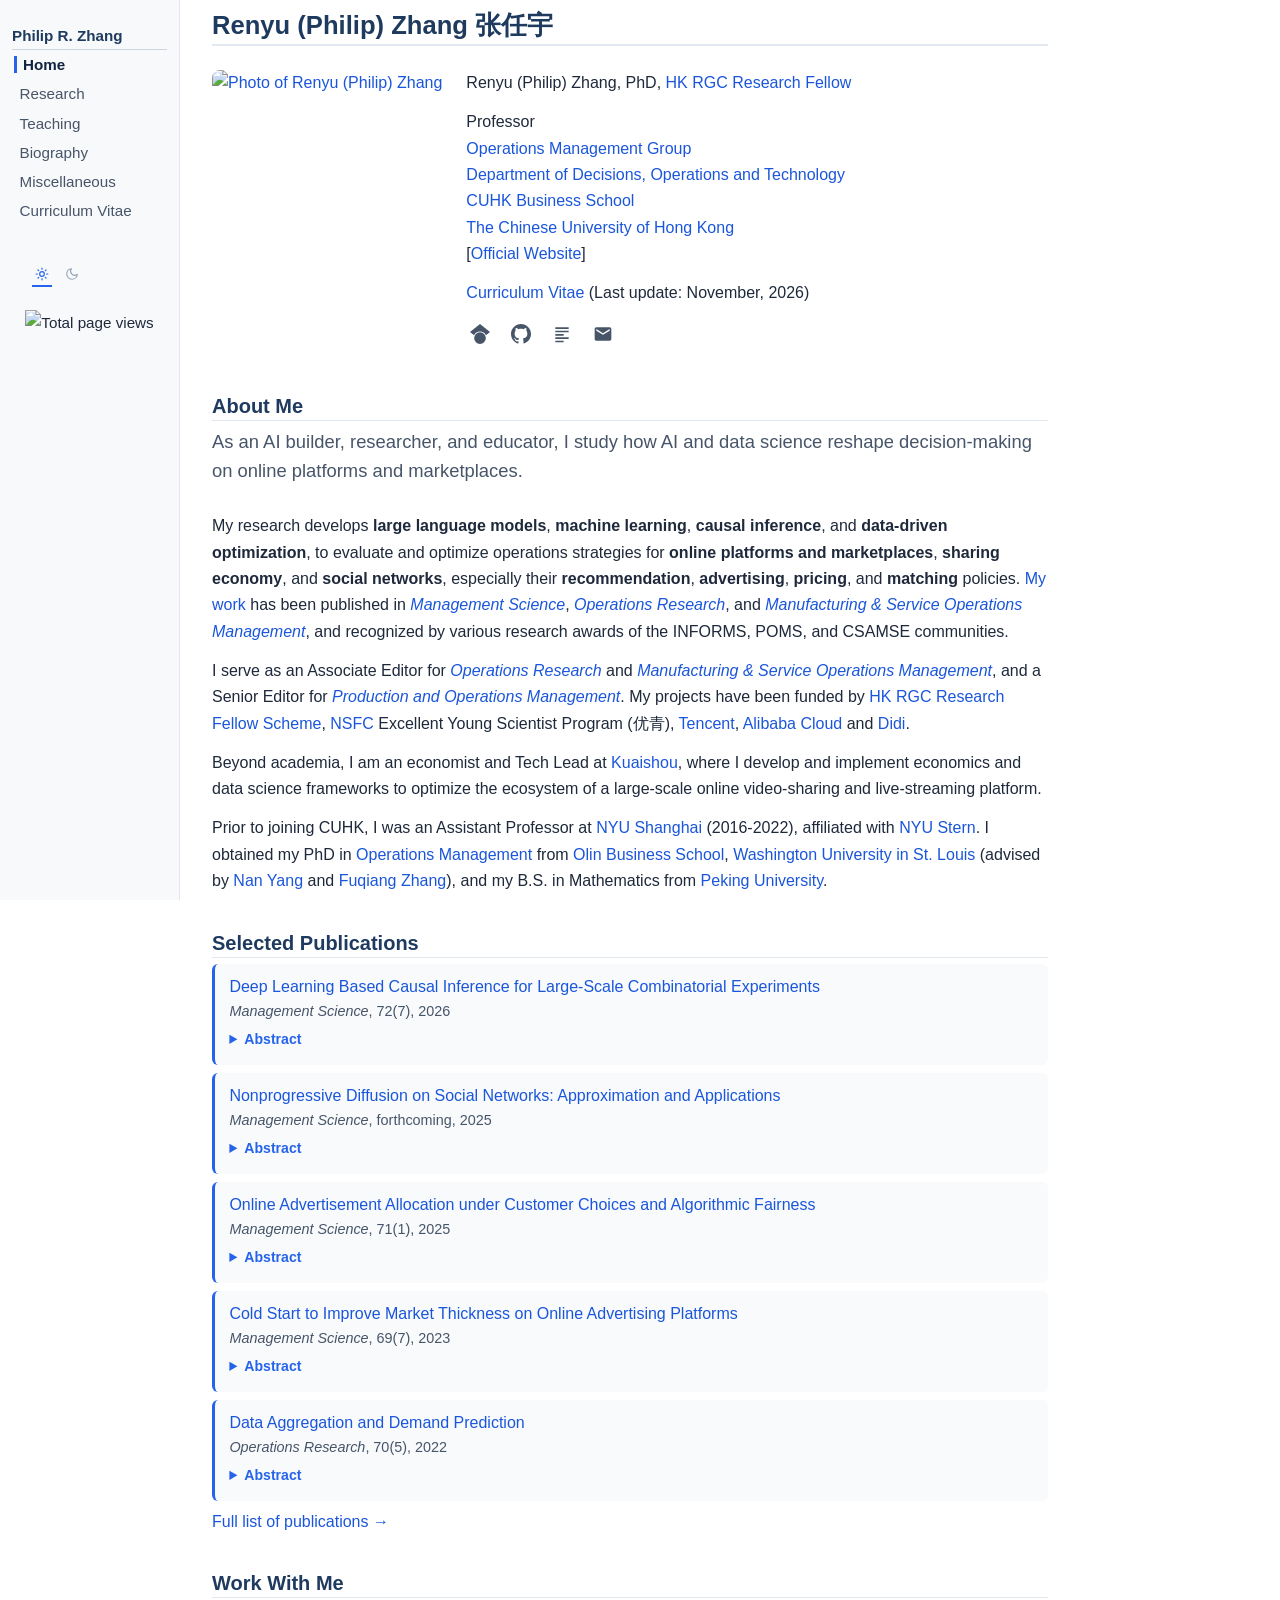
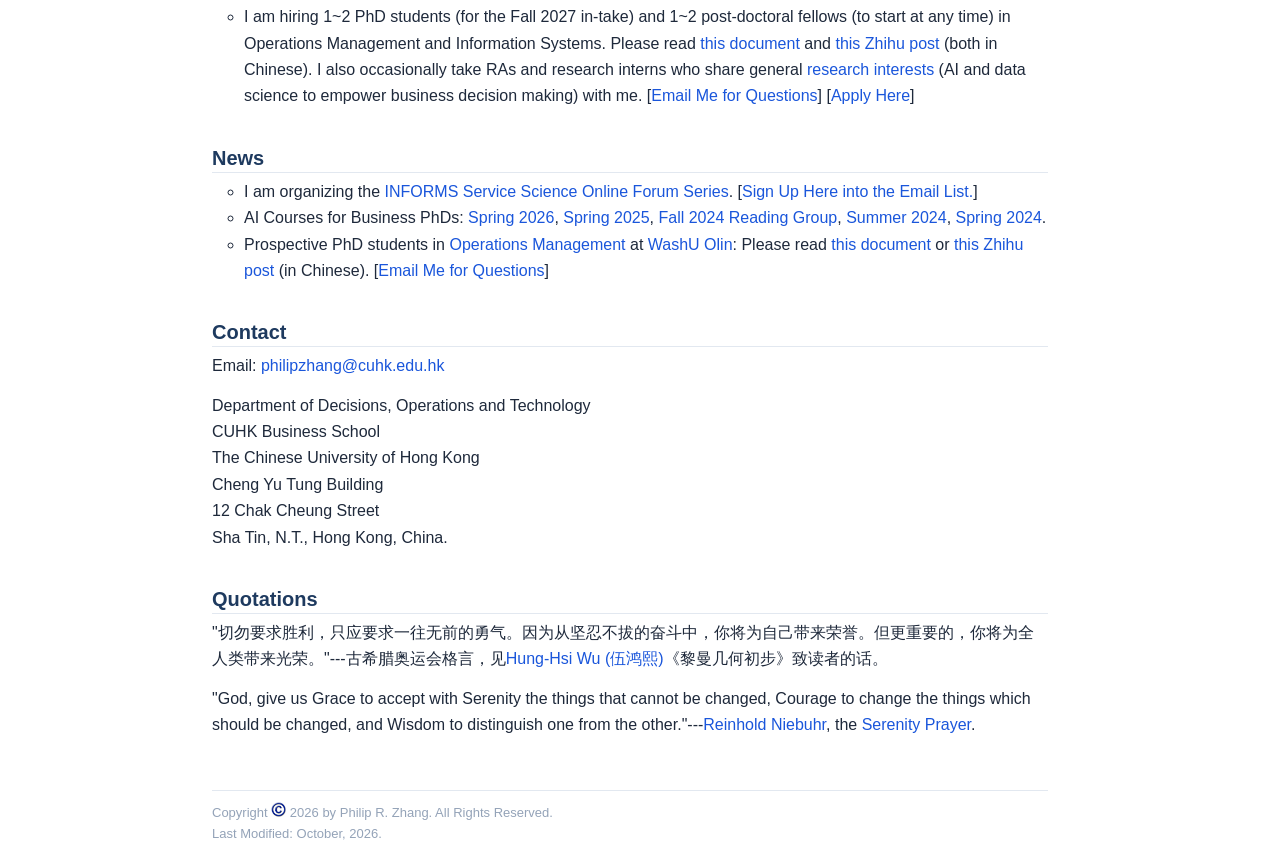
==== index.html @ 50152c40 "Update index.html" ====
<!DOCTYPE html>
<html lang="en">
<head>
<meta charset="utf-8">
<meta name="viewport" content="width=device-width, initial-scale=1.0">
<meta name="keywords" content="Renyu (Philip) Zhang">
<meta name="description" content="Renyu (Philip) Zhang, CUHK">
<meta name="distribution" content="global">
<meta name="author" content="Renyu Zhang">
<meta name="robots" content="all">
<meta property="og:title" content="Renyu (Philip) Zhang">
<meta property="og:description" content="I study how AI and data science reshape decision-making on online platforms and marketplaces.">
<meta property="og:type" content="website">
<link rel="shortcut icon" href="cuhk.png" type="image/png">
<link rel="stylesheet" href="jemdoc.css" type="text/css">
<title>Philip R. Zhang</title>
<script type="text/javascript"
  src="https://cdn.jsdelivr.net/npm/mathjax@3/es5/tex-mml-chtml.js">
</script>
<script>
(function(){try{if(localStorage.getItem('theme')==='dark')document.documentElement.classList.add('dark-mode')}catch(e){}})();
</script>
</head>
<body>

<div class="site-wrapper">

<!-- Sidebar navigation -->
<nav class="site-nav">
  <div class="menu-category">Philip R. Zhang</div>
  <div class="menu-item"><a href="index.html" class="current">Home</a></div>
  <div class="menu-item"><a href="research.html">Research</a></div>
  <div class="menu-item"><a href="teaching.html">Teaching</a></div>
  <div class="menu-item"><a href="biography.html">Biography</a></div>
  <div class="menu-item"><a href="miscellaneous.html">Miscellaneous</a></div>
  <div class="menu-item"><a href="CV-Philip-Zhang.pdf" target="_blank">Curriculum Vitae</a></div>
  <br>
  <button type="button" class="theme-toggle" id="theme-toggle" aria-label="Toggle dark mode" title="Toggle dark mode">
    <svg class="icon-sun" width="16" height="16" viewBox="0 0 24 24" fill="none" stroke="currentColor" stroke-width="2" stroke-linecap="round" stroke-linejoin="round"><circle cx="12" cy="12" r="4"/><path d="M12 2v2M12 20v2M4.93 4.93l1.41 1.41M17.66 17.66l1.41 1.41M2 12h2M20 12h2M6.34 17.66l-1.41 1.41M19.07 4.93l-1.41 1.41"/></svg>
    <svg class="icon-moon" width="16" height="16" viewBox="0 0 24 24" fill="none" stroke="currentColor" stroke-width="2" stroke-linecap="round" stroke-linejoin="round"><path d="M21 12.79A9 9 0 1 1 11.21 3 7 7 0 0 0 21 12.79z"/></svg>
  </button>
  <div class="nav-counter">
    <img src="https://hits.sh/rphilipzhang.github.io.svg?label=Total%20Page%20Views&amp;labelColor=475569&amp;color=2563eb&amp;extraCount=2165" alt="Total page views">
  </div>
</nav>

<!-- Main content -->
<main class="site-content">

<div class="page-title">
  <h1>Renyu (Philip) Zhang <span class="cjk">张任宇</span></h1>
</div>

<section class="profile">
  <div class="profile-photo">
    <a href="Philip-Zhang-Aug-2015.jpg" target="_blank"><img src="Philip-Zhang-Aug-2015.jpg" alt="Photo of Renyu (Philip) Zhang"></a>
  </div>
  <div class="profile-info">
    <p>Renyu (Philip) Zhang, PhD, <a href="https://www.ugc.edu.hk/doc/eng/rgc/rrfs/RFS_awardees2526.pdf" target="_blank">HK RGC Research Fellow</a></p>

    <p>Professor<br>
     <a href="https://www.bschool.cuhk.edu.hk/departments/decisions-operations-and-technology/#operations-management" target="_blank">Operations Management Group</a><br>
     <a href="https://www.bschool.cuhk.edu.hk/departments/decisions-operations-and-technology/" target="_blank">Department of Decisions, Operations and Technology</a><br>
    <a href="https://www.bschool.cuhk.edu.hk/" target="_blank">CUHK Business School</a><br>
    <a href="https://www.cuhk.edu.hk/english/index.html" target="_blank">The Chinese University of Hong Kong</a><br>
    [<a href="https://www.bschool.cuhk.edu.hk/staff/zhang-philip-renyu/" target="_blank">Official Website</a>]
    </p>

    <p><a href="CV-Philip-Zhang.pdf" target="_blank">Curriculum Vitae</a> (Last update: November, 2026)</p>

    <div class="social-links">
      <a href="https://scholar.google.com/citations?user=_hGS9WIAAAAJ&hl=en" target="_blank" title="Google Scholar"><svg width="20" height="20" viewBox="0 0 24 24" fill="currentColor"><path d="M12 24a7 7 0 1 1 0-14 7 7 0 0 1 0 14zm0-24L0 9.5l4.838 3.94A8 8 0 0 1 12 9a8 8 0 0 1 7.162 4.44L24 9.5z"/></svg></a>
      <a href="https://github.com/rphilipzhang" target="_blank" title="GitHub"><svg width="20" height="20" viewBox="0 0 24 24" fill="currentColor"><path d="M12 0C5.37 0 0 5.37 0 12c0 5.3 3.438 9.8 8.205 11.385.6.113.82-.258.82-.577 0-.285-.01-1.04-.015-2.04-3.338.724-4.042-1.61-4.042-1.61-.546-1.385-1.335-1.755-1.335-1.755-1.087-.744.084-.729.084-.729 1.205.084 1.838 1.236 1.838 1.236 1.07 1.835 2.809 1.305 3.495.998.108-.776.417-1.305.76-1.605-2.665-.3-5.466-1.332-5.466-5.93 0-1.31.465-2.38 1.235-3.22-.135-.303-.54-1.523.105-3.176 0 0 1.005-.322 3.3 1.23.96-.267 1.98-.399 3-.405 1.02.006 2.04.138 3 .405 2.28-1.552 3.285-1.23 3.285-1.23.645 1.653.24 2.873.12 3.176.765.84 1.23 1.91 1.23 3.22 0 4.61-2.805 5.625-5.475 5.92.42.36.81 1.096.81 2.22 0 1.606-.015 2.896-.015 3.286 0 .315.21.69.825.57C20.565 21.795 24 17.295 24 12c0-6.63-5.37-12-12-12z"/></svg></a>
      <a href="https://papers.ssrn.com/sol3/cf_dev/AbsByAuth.cfm?per_id=1902314" target="_blank" title="SSRN"><svg width="20" height="20" viewBox="0 0 24 24" fill="currentColor"><path d="M4 4h16v2H4zm0 4h16v2H4zm0 4h10v2H4zm0 4h16v2H4zm0 4h10v2H4z"/></svg></a>
      <a href="mailto:philipzhang@cuhk.edu.hk" title="Email"><svg width="20" height="20" viewBox="0 0 24 24" fill="currentColor"><path d="M20 4H4c-1.1 0-2 .9-2 2v12c0 1.1.9 2 2 2h16c1.1 0 2-.9 2-2V6c0-1.1-.9-2-2-2zm0 4-8 5-8-5V6l8 5 8-5z"/></svg></a>
    </div>
  </div>
</section>


<section>
<h2>About Me</h2>

<p class="punchline">As an AI builder, researcher, and educator, I study how AI and data science reshape decision-making on online platforms and marketplaces.</p>

<p>
My research develops <strong>large language models</strong>, <strong>machine learning</strong>, <strong>causal inference</strong>, and <strong>data-driven optimization</strong>, to evaluate and optimize operations strategies for <strong>online platforms and marketplaces</strong>, <strong>sharing economy</strong>, and <strong>social networks</strong>, especially their <strong>recommendation</strong>, <strong>advertising</strong>, <strong>pricing</strong>, and <strong>matching</strong> policies. <a href="research.html">My work</a> has been published in <em><a href="https://pubsonline.informs.org/journal/mnsc" target="_blank">Management Science</a></em>, <em><a href="https://pubsonline.informs.org/journal/opre" target="_blank">Operations Research</a></em>, and <em><a href="https://pubsonline.informs.org/journal/msom" target="_blank">Manufacturing &amp; Service Operations Management</a></em>, and recognized by various research awards of the INFORMS, POMS, and CSAMSE communities.
</p>

<p>
I serve as an Associate Editor for <em><a href="https://pubsonline.informs.org/journal/opre" target="_blank">Operations Research</a></em> and <em><a href="https://pubsonline.informs.org/journal/msom" target="_blank">Manufacturing &amp; Service Operations Management</a></em>, and a Senior Editor for <em><a href="https://onlinelibrary.wiley.com/journal/10.1111/(ISSN)1937-5956" target="_blank">Production and Operations Management</a></em>. My projects have been funded by <a href="https://www.ugc.edu.hk/eng/rgc/funding_opport/rrfs/index.html" target="_blank">HK RGC Research Fellow Scheme</a>, <a href="https://www.nsfc.gov.cn/" target="_blank">NSFC</a> Excellent Young Scientist Program <span class="cjk">(优青)</span>, <a href="https://www.tencent.com/en-us/" target="_blank">Tencent</a>, <a href="https://www.alibabacloud.com/" target="_blank">Alibaba Cloud</a> and <a href="https://web.didiglobal.com/" target="_blank">Didi</a>.
</p>

<p>
Beyond academia, I am an economist and Tech Lead at <a href="https://www.kuaishou.com/" target="_blank">Kuaishou</a>, where I develop and implement economics and data science frameworks to optimize the ecosystem of a large-scale online video-sharing and live-streaming platform.
</p>

<p>
Prior to joining CUHK, I was an Assistant Professor at <a href="https://shanghai.nyu.edu/" target="_blank">NYU Shanghai</a> (2016-2022), affiliated with <a href="https://www.stern.nyu.edu" target="_blank">NYU Stern</a>. I obtained my PhD in <a href="https://www.olin.wustl.edu/EN-US/academic-programs/PhD/operations-and-manufacturing-management/Pages/default.aspx" target="_blank">Operations Management</a> from <a href="https://www.olin.wustl.edu" target="_blank">Olin Business School</a>, <a href="https://www.wustl.edu" target="_blank">Washington University in St. Louis</a> (advised by <a href="https://www.bus.miami.edu/thought-leadership/faculty/management/yang.html" target="_blank">Nan Yang</a> and <a href="https://apps.olin.wustl.edu/faculty/zhang/" target="_blank">Fuqiang Zhang</a>), and my B.S. in Mathematics from <a href="https://www.pku.edu.cn" target="_blank">Peking University</a>.
</p>
</section>


<section>
<h2>Selected Publications</h2>

<ul class="selected-pubs">
<li><a href="DeDL-nonblind.pdf" target="_blank">Deep Learning Based Causal Inference for Large-Scale Combinatorial Experiments</a><br>
<span class="pub-venue"><em>Management Science</em>, 72(7), 2026</span>
<details class="abstract"><summary>Abstract</summary><p>We propose a deep learning framework for estimating causal effects in large-scale combinatorial experiments where treatments have complex interactions. We provide theoretical guarantees and validate the approach with data from a major online platform.</p></details>
</li>

<li><a href="NP-Diffusion_unblinded.pdf" target="_blank">Nonprogressive Diffusion on Social Networks: Approximation and Applications</a><br>
<span class="pub-venue"><em>Management Science</em>, forthcoming, 2025</span>
<details class="abstract"><summary>Abstract</summary><p>We study nonprogressive diffusion processes on social networks where individuals can switch between adoption and non-adoption states. We develop approximation algorithms with provable performance guarantees and apply them to content promotion and public health interventions.</p></details>
</li>

<li><a href="Ad-Choices-nonblinded.pdf" target="_blank">Online Advertisement Allocation under Customer Choices and Algorithmic Fairness</a><br>
<span class="pub-venue"><em>Management Science</em>, 71(1), 2025</span>
<details class="abstract"><summary>Abstract</summary><p>We study online advertisement allocation that balances customer choice behavior with algorithmic fairness constraints. We develop efficient algorithms and characterize the trade-off between platform revenue and fairness across advertisers.</p></details>
</li>

<li><a href="Cold_Start_unblinded.pdf" target="_blank">Cold Start to Improve Market Thickness on Online Advertising Platforms</a><br>
<span class="pub-venue"><em>Management Science</em>, 69(7), 2023</span>
<details class="abstract"><summary>Abstract</summary><p>We propose data-driven algorithms to address the cold-start problem on online advertising platforms by improving market thickness for new advertisers. We validate the approach through large-scale field experiments on a major advertising platform.</p></details>
</li>

<li><a href="DAC-Non-Blinded.pdf" target="_blank">Data Aggregation and Demand Prediction</a><br>
<span class="pub-venue"><em>Operations Research</em>, 70(5), 2022</span>
<details class="abstract"><summary>Abstract</summary><p>We study how aggregating data across products and locations can improve demand prediction accuracy. We develop a data aggregation and combination framework and demonstrate its effectiveness through extensive experiments in retail settings.</p></details>
</li>
</ul>

<p><a href="research.html">Full list of publications &rarr;</a></p>
</section>


<section>
<h2>Work With Me</h2>
 
<ul style="padding-left: 2rem; list-style-type: circle;">

<li>I am hiring 1~2 PhD students (for the Fall 2027 in-take) and 1~2 post-doctoral fellows (to start at any time) in Operations Management and Information Systems. Please read <a href="AD-PhD-PostDoc-2026_XHS.pdf" target="_blank">this document</a> and <a href="https://zhuanlan.zhihu.com/p/485620011" target="_blank">this Zhihu post</a> (both in Chinese). I also occasionally take RAs and research interns who share general <a href="research.html">research interests</a> (AI and data science to empower business decision making) with me. [<a href="mailto:philipzhang@cuhk.edu.hk" target="_blank">Email Me for Questions</a>] [<a href="https://grad.bschool.cuhk.edu.hk/programmes/decisions-operations-and-technology/" target="_blank">Apply Here</a>]</li>

</ul>
</section>


<section>
<h2>News</h2>

<ul style="padding-left: 2rem; list-style-type: circle;">

<li>I am organizing the <a href="https://sites.google.com/view/service-science-online-forum/" target="_blank">INFORMS Service Science Online Forum Series</a>. [<a href="https://forms.gle/k5L52JZbW8kpLYrf7" target="_blank">Sign Up Here into the Email List.</a>]</li>

<li>AI Courses for Business PhDs: <a href="https://github.com/rphilipzhang/AI-PhD-S26" target="_blank">Spring 2026</a>, <a href="https://github.com/rphilipzhang/AI-PhD-S25" target="_blank">Spring 2025</a>, <a href="https://docs.google.com/spreadsheets/d/1AqSgMgt4z0SkTi80Jb7ZxF6zcVtuZs-C217Q7UL8Tio/edit?usp=sharing" target="_blank">Fall 2024 Reading Group</a>, <a href="https://github.com/rphilipzhang/AI-PhD-Antai-Su2024" target="_blank">Summer 2024</a>, <a href="https://github.com/rphilipzhang/AI-PhD-S24" target="_blank">Spring 2024</a>.</li>

<li>Prospective PhD students in <a href="https://www.olin.wustl.edu/EN-US/academic-programs/PhD/operations-and-manufacturing-management/Pages/default.aspx" target="_blank">Operations Management</a> at <a href="https://www.olin.wustl.edu" target="_blank">WashU Olin</a>: Please read <a href="Olin-OM-PhD-2025.pdf" target="_blank">this document</a> or <a href="https://zhuanlan.zhihu.com/p/842524896" target="_blank">this Zhihu post</a> (in Chinese). [<a href="mailto:philipzhang@cuhk.edu.hk" target="_blank">Email Me for Questions</a>]</li>

</ul>
</section>


<section>
<h2>Contact</h2>

<p>Email: <a href="mailto:philipzhang@cuhk.edu.hk">philipzhang@cuhk.edu.hk</a></p>

<p>
Department of Decisions, Operations and Technology<br>
CUHK Business School<br>
The Chinese University of Hong Kong<br>
Cheng Yu Tung Building<br>
12 Chak Cheung Street<br>
Sha Tin, N.T., Hong Kong, China.
</p>
</section>


<section>
<h2>Quotations</h2>

<p><span class="cjk">"切勿要求胜利，只应要求一往无前的勇气。因为从坚忍不拔的奋斗中，你将为自己带来荣誉。但更重要的，你将为全人类带来光荣。"---古希腊奥运会格言，见<a href="https://math.berkeley.edu/people/faculty/hung-hsi-wu" target="_blank">Hung-Hsi Wu (伍鸿熙)</a>《黎曼几何初步》致读者的话。</span></p>

<p>"God, give us Grace to accept with Serenity the things that cannot be changed, Courage to change the things which should be changed, and Wisdom to distinguish one from the other."---<a href="https://en.wikipedia.org/wiki/Reinhold_Niebuhr" target="_blank">Reinhold Niebuhr</a>, the <a href="https://en.wikipedia.org/wiki/Serenity_Prayer" target="_blank">Serenity Prayer</a>.</p>
</section>

<footer>
<div class="footer-text">
Copyright <img src="crimages.jpg" height="15" alt="copyright"> 2026 by Philip R. Zhang. All Rights Reserved.<br>
Last Modified: October, 2026.
</div>
</footer>

</main>

</div>

<script>
(function(){
  function init(){
    var h=document.documentElement;
    var t=document.getElementById('theme-toggle');
    if(!t)return;
    t.addEventListener('click',function(e){
      e.preventDefault();
      var dark=!h.classList.contains('dark-mode');
      if(dark)h.classList.add('dark-mode');else h.classList.remove('dark-mode');
      try{localStorage.setItem('theme',dark?'dark':'light')}catch(_){}
    });
  }
  if(document.readyState==='loading'){
    document.addEventListener('DOMContentLoaded',init);
  }else{
    init();
  }
})();
</script>
</body>
</html>
---- jemdoc.css ----
/* Modernized jemdoc CSS */

:root {
  --color-primary: #1e3a5f;
  --color-primary-dark: #0f2440;
  --color-link: #1a56db;
  --color-bg-menu: #f8f9fa;
  --color-border: #e2e8f0;
  --color-border-light: #cbd5e1;
  --color-text: #1e293b;
  --color-text-secondary: #475569;
  --color-text-light: #94a3b8;
  --color-accent: #2563eb;
  --font-body: "Source Sans Pro", "Segoe UI", Roboto, "Helvetica Neue", Arial, sans-serif;
  --font-cjk: "Microsoft YaHei", "PingFang SC", "Hiragino Sans GB", sans-serif;
  --font-mono: monaco, monospace;
  --max-content-width: 900px;
}

* {
  box-sizing: border-box;
}

body {
  background: white;
  font-family: var(--font-body);
  color: var(--color-text);
  padding-bottom: 8px;
  margin: 0;
  font-size: 16px;
  line-height: 1.65;
}

.cjk {
  font-family: var(--font-cjk);
}

/* Layout: sidebar + content using flexbox */
.site-wrapper {
  display: flex;
  min-height: 100vh;
}

/* Sidebar navigation */
.site-nav {
  background: var(--color-bg-menu);
  border-right: 1px solid var(--color-border);
  padding: 0.5em 12px;
  font-size: 0.95em;
  white-space: nowrap;
  flex-shrink: 0;
  width: 180px;
  position: sticky;
  top: 0;
  height: 100vh;
  overflow-y: auto;
}

.site-nav a {
  line-height: 1.5em;
  margin-left: 0.5em;
  transition: color 0.2s ease, border-color 0.2s ease;
}

.site-nav a.current:link, .site-nav a.current:visited {
  color: var(--color-primary-dark);
  border-left: 3px solid var(--color-accent);
  padding-left: 6px;
  margin-left: 2px;
  font-weight: 600;
}

.site-nav a:link, .site-nav a:visited, .site-nav a:hover {
  color: var(--color-text-secondary);
  text-decoration: none;
}

.site-nav a:hover {
  color: var(--color-accent);
}

.menu-category {
  border-bottom: 1px solid var(--color-border-light);
  margin-top: 0.8em;
  padding-top: 0.2em;
  padding-bottom: 0.1em;
  font-weight: bold;
  color: var(--color-primary);
}

.menu-item {
  padding-left: 16px;
  text-indent: -16px;
  padding-top: 2px;
  padding-bottom: 2px;
}

/* Total page views counter (visitor badge) */
.nav-counter {
  margin-top: 1em;
  text-align: center;
}

.nav-counter img {
  max-width: 100%;
  height: auto;
}

html.dark-mode .nav-counter img {
  opacity: 0.85;
}

@media (max-width: 768px) {
  .site-nav .nav-counter {
    display: none;
  }
}

/* Social links row */
.social-links {
  margin-top: 0.5em;
  display: flex;
  gap: 0.8em;
  flex-wrap: wrap;
  align-items: center;
}

.social-links a {
  color: var(--color-text-secondary);
  display: inline-flex;
  align-items: center;
  padding: 4px;
  border-radius: 4px;
  transition: color 0.2s ease, background-color 0.2s ease;
}

.social-links a:hover {
  color: var(--color-accent);
  background-color: rgba(37, 99, 235, 0.08);
  border-bottom: none;
}

.social-links svg {
  display: block;
}

/* Main content area */
.site-content {
  padding: 0 2em;
  flex: 1;
  min-width: 0;
  max-width: var(--max-content-width);
}

/* Punchline */
.punchline {
  font-size: 1.15em;
  color: var(--color-text-secondary);
  margin-bottom: 1.5em;
  line-height: 1.6;
}

/* Title area */
.page-title {
  padding-bottom: 0.2em;
  margin-bottom: 1.5em;
  border-bottom: 2px solid var(--color-border);
}

.page-title h1 {
  margin-bottom: 0;
  padding-bottom: 0.1em;
  padding-top: 0;
  margin-top: 0.5em;
  border-bottom: none;
  font-size: 1.6em;
}

/* Profile section */
.profile {
  display: flex;
  gap: 1.5em;
  margin-bottom: 1.5em;
  align-items: flex-start;
}

.profile-photo {
  flex-shrink: 0;
}

.profile-photo img {
  width: 220px;
  height: auto;
  border-radius: 8px;
}

.profile-info {
  flex: 1;
}

/* Selected publications */
.selected-pubs {
  list-style: none;
  padding-left: 0;
  margin: 0;
}

.selected-pubs li {
  padding: 0.7em 0.9em;
  margin-bottom: 0.5em;
  background: #f8fafc;
  border-radius: 6px;
  border-left: 3px solid var(--color-accent);
  line-height: 1.5;
}

.pub-venue {
  color: var(--color-text-secondary);
  font-size: 0.9em;
}

/* Links */
a, a > tt {
  color: var(--color-link);
  text-decoration: none;
  transition: color 0.2s ease, border-color 0.2s ease;
}

a:hover {
  color: var(--color-accent);
  border-bottom: 1px solid var(--color-accent);
}

/* Typography */
tt {
  background: #ffffdd;
}

pre, tt {
  font-size: 90%;
  font-family: var(--font-mono);
}

em {
  font-style: italic;
}

strong {
  font-weight: bold;
}

h1, h2, h3 {
  color: var(--color-primary);
  margin-top: 0.7em;
  margin-bottom: 0.3em;
  padding-bottom: 0.2em;
  line-height: 1.0;
  padding-top: 0.5em;
  border-bottom: none;
}

h1 {
  font-size: 165%;
}

h2 {
  padding-top: 1.2em;
  font-size: 125%;
  border-bottom: 1px solid var(--color-border);
}

h2 + h3 {
  padding-top: 0.2em;
}

h3 {
  font-size: 110%;
  border-bottom: none;
}

p {
  margin-top: 0;
  margin-bottom: 0.8em;
  padding: 0;
  line-height: 1.65;
}

pre {
  padding: 0;
  margin: 0;
}

/* Footer */
footer {
  font-size: small;
  border-top: 1px solid var(--color-border);
  padding-top: 0.8em;
  margin-top: 4.0em;
  color: var(--color-text-light);
}

footer a {
  color: #80a0b0;
}

.footer-text {
  padding-bottom: 8px;
}

/* Lists */
ul, ol, dl {
  margin-top: 0.2em;
  padding-top: 0;
  margin-bottom: 0.8em;
}

dt {
  margin-top: 0.5em;
  margin-bottom: 0;
}

dl {
  margin-left: 20px;
}

dd {
  color: #222222;
}

dd > *:first-child {
  margin-top: 0;
}

ul {
  list-style-position: outside;
  list-style-type: square;
}

p + ul, p + ol {
  margin-top: -0.5em;
}

li ul, li ol {
  margin-top: -0.3em;
}

ol {
  list-style-position: outside;
  list-style-type: decimal;
}

li p, dd p {
  margin-bottom: 0.3em;
}

ol ol {
  list-style-type: lower-alpha;
}

ol ol ol {
  list-style-type: lower-roman;
}

/* Code blocks */
p + div.codeblock {
  margin-top: -0.6em;
}

div.codeblock, div.infoblock {
  margin-right: 0%;
  margin-top: 1.2em;
  margin-bottom: 1.3em;
}

div.blocktitle {
  font-weight: bold;
  color: #cd7b62;
  margin-top: 1.2em;
  margin-bottom: 0.1em;
}

div.blockcontent {
  border: 1px solid silver;
  padding: 0.3em 0.5em;
}

div.infoblock > div.blockcontent {
  background: #ffffee;
}

div.blockcontent p + ul, div.blockcontent p + ol {
  margin-top: 0.4em;
}

div.infoblock p {
  margin-bottom: 0;
}

div.infoblock li p, div.infoblock dd p {
  margin-bottom: 0.5em;
}

div.infoblock p + p {
  margin-top: 0.8em;
}

div.codeblock > div.blockcontent {
  background: #f6f6f6;
}

/* Syntax highlighting */
span.pycommand { color: #000070; }
span.statement { color: #008800; }
span.builtin { color: #000088; }
span.special { color: #990000; }
span.operator { color: #880000; }
span.error { color: #aa0000; }
span.comment, span.comment > *, span.string, span.string > * { color: #606060; }

/* Tables (data tables, not layout) */
table.data-table {
  border: 2px solid black;
  border-collapse: collapse;
}

table.data-table td {
  padding: 2px 0.5em;
  text-align: center;
  border: 1px solid gray;
}

table.data-table + table.data-table {
  margin-top: 1em;
}

tr.heading {
  font-weight: bold;
  border-bottom: 2px solid black;
}

img {
  border: none;
}

/* Equation images */
img.eq {
  padding: 0 0.1em;
  margin: 0;
}

img.eqwl {
  padding-left: 2em;
  padding-top: 0.6em;
  padding-bottom: 0.2em;
  margin: 0;
}

/* Teaching lists */
.teaching-list {
  padding-left: 2rem;
  list-style-type: circle;
}
.teaching-list li {
  margin-bottom: 0.35em;
}

/* Foldable abstracts */
details.abstract {
  margin: 0.4em 0 0.2em 0;
}
details.abstract summary {
  cursor: pointer;
  font-size: 0.88em;
  color: var(--color-accent);
  font-weight: 600;
  user-select: none;
}
details.abstract summary:hover {
  text-decoration: underline;
}
details.abstract p {
  margin: 0.3em 0 0.1em 0;
  font-size: 0.88em;
  color: var(--color-text-secondary);
  line-height: 1.55;
}

/* Dark mode */
html.dark-mode body {
  background: #121220;
}

html.dark-mode {
  --color-primary: #93b5e0;
  --color-primary-dark: #b0cce8;
  --color-link: #6dacf0;
  --color-bg-menu: #1a1a2e;
  --color-border: #2d2d44;
  --color-border-light: #3a3a55;
  --color-text: #e0e0e8;
  --color-text-secondary: #a0a0b8;
  --color-text-light: #707088;
  --color-accent: #6dacf0;
}

html.dark-mode tt {
  background: #2a2a3a;
}

html.dark-mode dd {
  color: #c8c8d8;
}

html.dark-mode .selected-pubs li {
  background: #1a1a2e;
}

html.dark-mode footer a {
  color: #6dacf0;
}

html.dark-mode div.infoblock > div.blockcontent {
  background: #1a1a2e;
}

html.dark-mode div.codeblock > div.blockcontent {
  background: #1a1a2e;
}

html.dark-mode div.blockcontent {
  border-color: #3a3a55;
}

html.dark-mode .social-links a:hover {
  background-color: rgba(109, 172, 240, 0.12);
}

/* Theme toggle button */
.theme-toggle {
  margin-top: 1em;
  margin-left: 20px;
  padding: 4px 0;
  cursor: pointer;
  background: transparent;
  border: none;
  display: inline-flex;
  align-items: center;
  gap: 10px;
}

.theme-toggle svg {
  pointer-events: none;
  display: block;
  width: 20px;
  height: 20px;
  padding-bottom: 4px;
  color: var(--color-text-light);
  transition: color 0.2s ease;
}

.theme-toggle .icon-sun {
  color: var(--color-accent);
  border-bottom: 2px solid var(--color-accent);
}

.theme-toggle .icon-moon {
  border-bottom: 2px solid transparent;
}

.theme-toggle svg:hover {
  color: var(--color-accent);
}

html.dark-mode .theme-toggle .icon-sun {
  color: var(--color-text-light);
  border-bottom-color: transparent;
}

html.dark-mode .theme-toggle .icon-moon {
  color: var(--color-accent);
  border-bottom-color: var(--color-accent);
}

/* Print */
@media print {
  .site-nav { display: none; }
  .site-wrapper { display: block; }
}

/* Responsive: stack sidebar on narrow screens */
@media (max-width: 768px) {
  .site-wrapper {
    flex-direction: column;
  }
  .site-nav {
    width: 100%;
    border-right: none;
    border-bottom: 1px solid var(--color-border);
    white-space: normal;
    display: flex;
    flex-wrap: wrap;
    align-items: center;
    gap: 0 0.5em;
    padding: 0.5em 1em;
    position: static;
    height: auto;
  }
  .site-nav .menu-category {
    border-bottom: none;
    margin-top: 0;
    margin-right: 0.5em;
  }
  .site-nav .menu-item {
    padding-left: 0;
    text-indent: 0;
  }
  .site-nav a.current:link, .site-nav a.current:visited {
    border-left: none;
    padding-left: 0;
    margin-left: 0.5em;
    border-bottom: 2px solid var(--color-accent);
  }
  .site-nav br {
    display: none;
  }
  .site-nav .theme-toggle {
    margin-top: 0;
    margin-left: auto;
    gap: 4px;
  }
  .site-content {
    padding: 0.5em 1em;
  }
  .profile {
    flex-direction: column;
    align-items: center;
  }
  .profile-photo img {
    width: 200px;
  }
}

#fwtitle {
  margin: 2px;
}

#fwtitle .page-title {
  padding-left: 0.5em;
  margin-bottom: 0.5em;
}
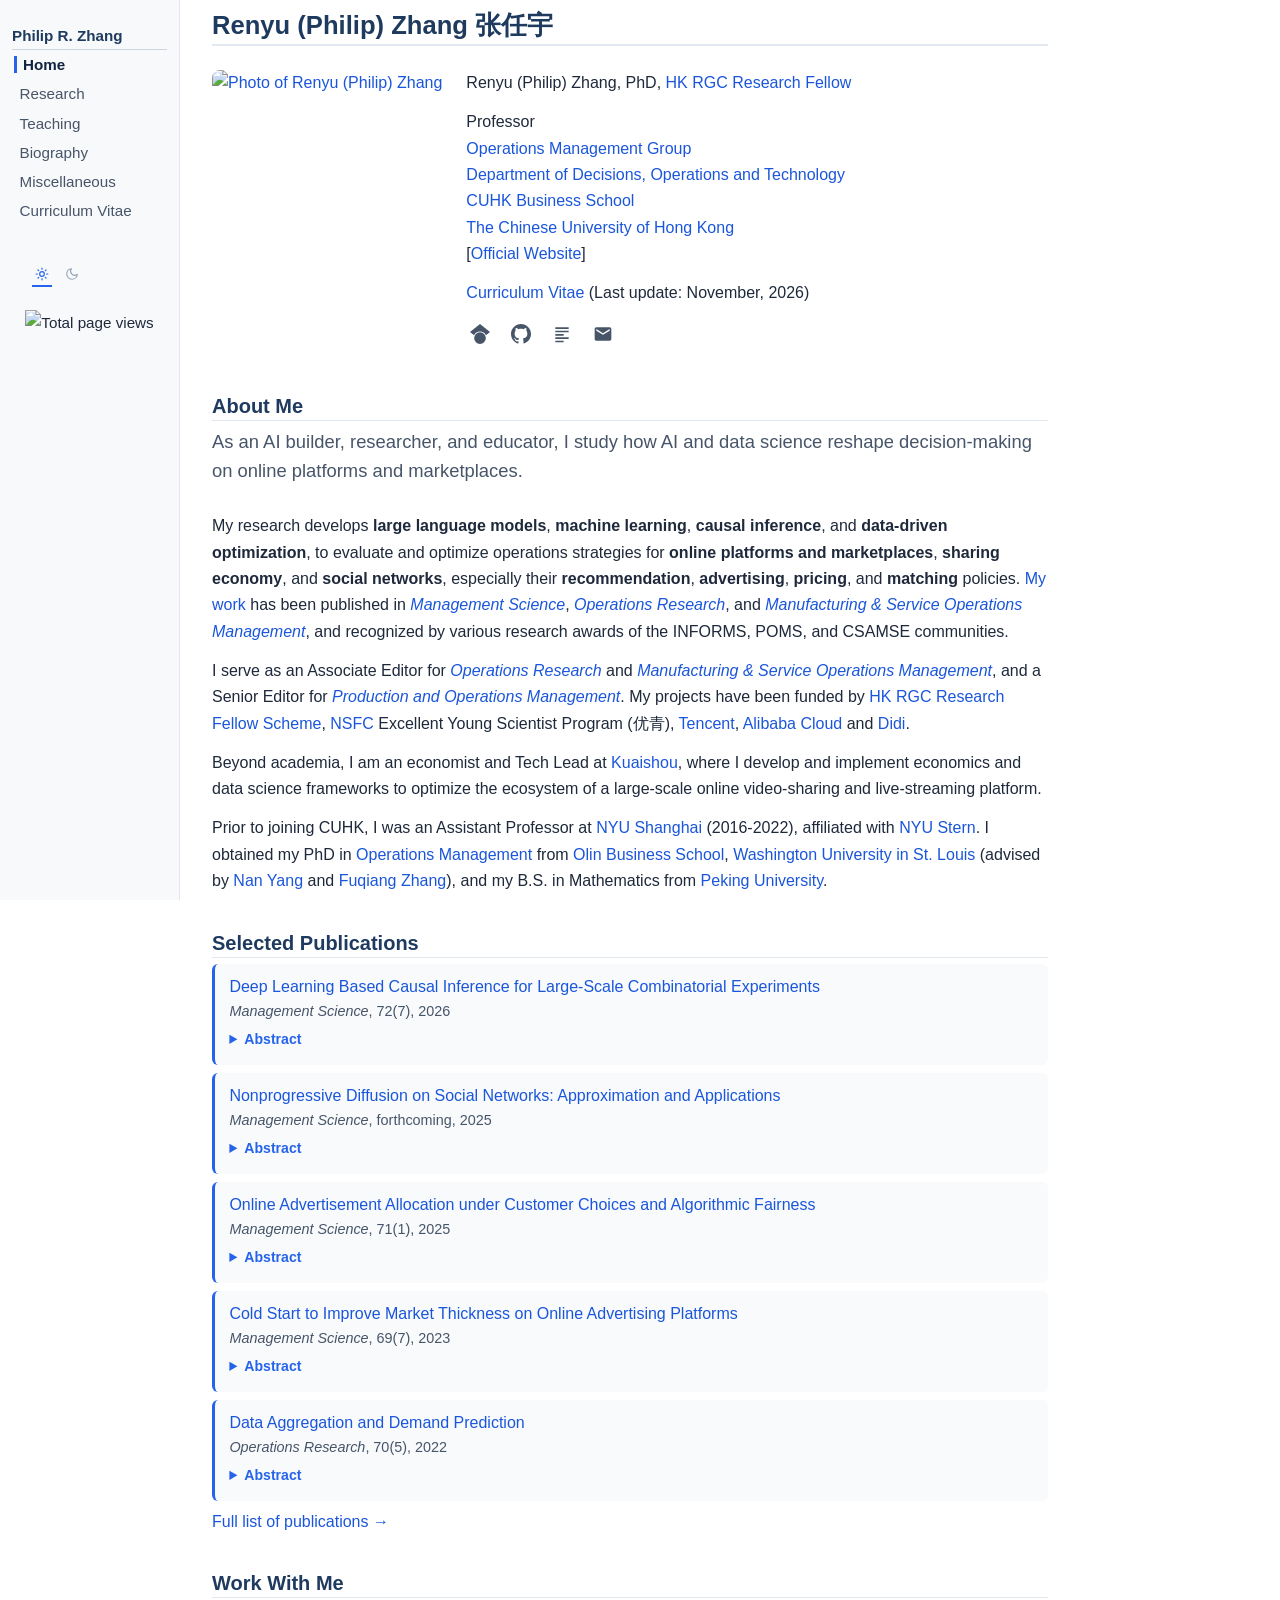
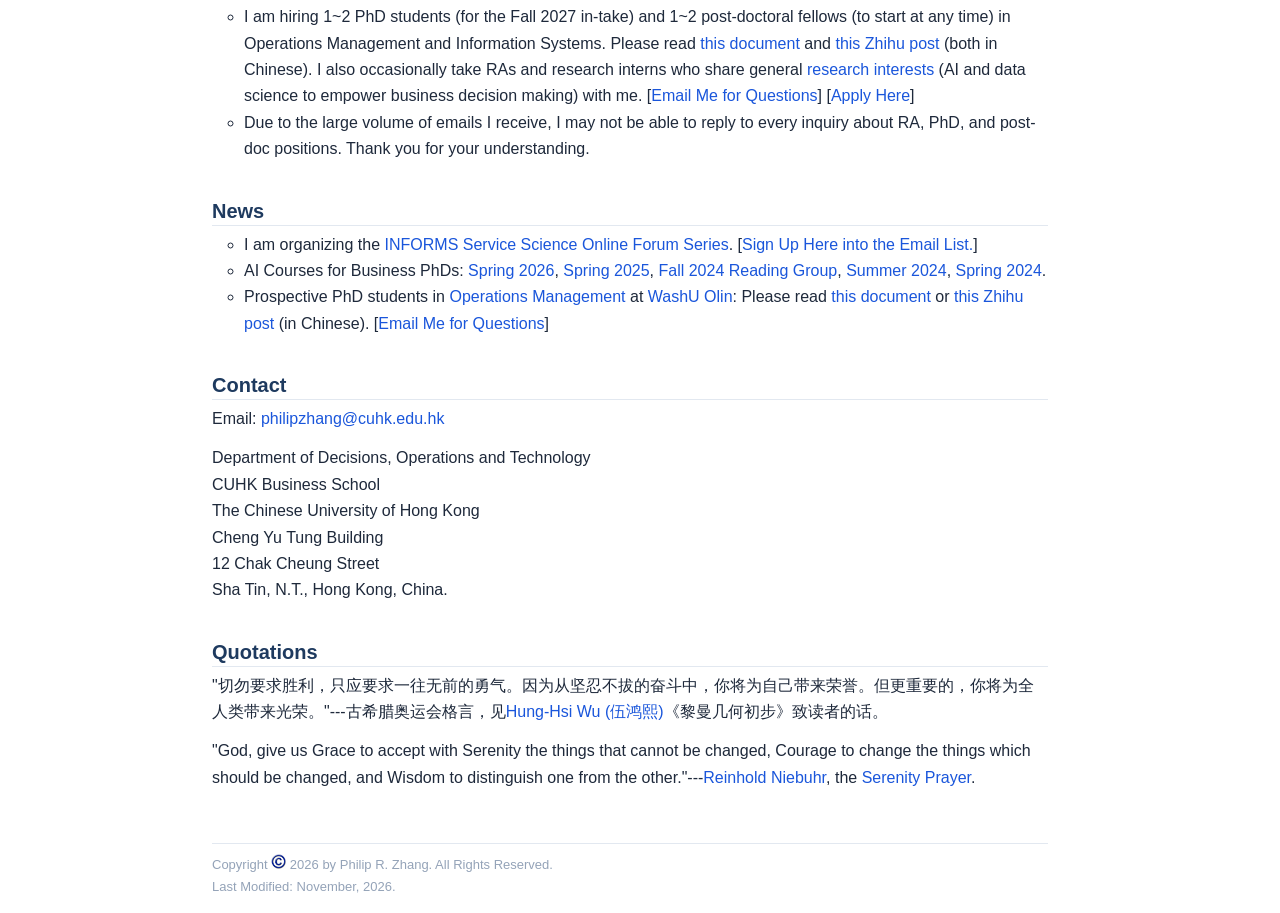
==== commit 19919167: "Update index.html" ====
--- a/index.html
+++ b/index.html
@@ -142,6 +142,8 @@
 
 <li>I am hiring 1~2 PhD students (for the Fall 2027 in-take) and 1~2 post-doctoral fellows (to start at any time) in Operations Management and Information Systems. Please read <a href="AD-PhD-PostDoc-2026_XHS.pdf" target="_blank">this document</a> and <a href="https://zhuanlan.zhihu.com/p/485620011" target="_blank">this Zhihu post</a> (both in Chinese). I also occasionally take RAs and research interns who share general <a href="research.html">research interests</a> (AI and data science to empower business decision making) with me. [<a href="mailto:philipzhang@cuhk.edu.hk" target="_blank">Email Me for Questions</a>] [<a href="https://grad.bschool.cuhk.edu.hk/programmes/decisions-operations-and-technology/" target="_blank">Apply Here</a>]</li>
 
+<li>Due to the large volume of emails I receive, I may not be able to reply to every inquiry about RA, PhD, and post-doc positions. Thank you for your understanding.</li>
+
 </ul>
 </section>
 
@@ -188,7 +190,7 @@
 <footer>
 <div class="footer-text">
 Copyright <img src="crimages.jpg" height="15" alt="copyright"> 2026 by Philip R. Zhang. All Rights Reserved.<br>
-Last Modified: October, 2026.
+Last Modified: November, 2026.
 </div>
 </footer>
 
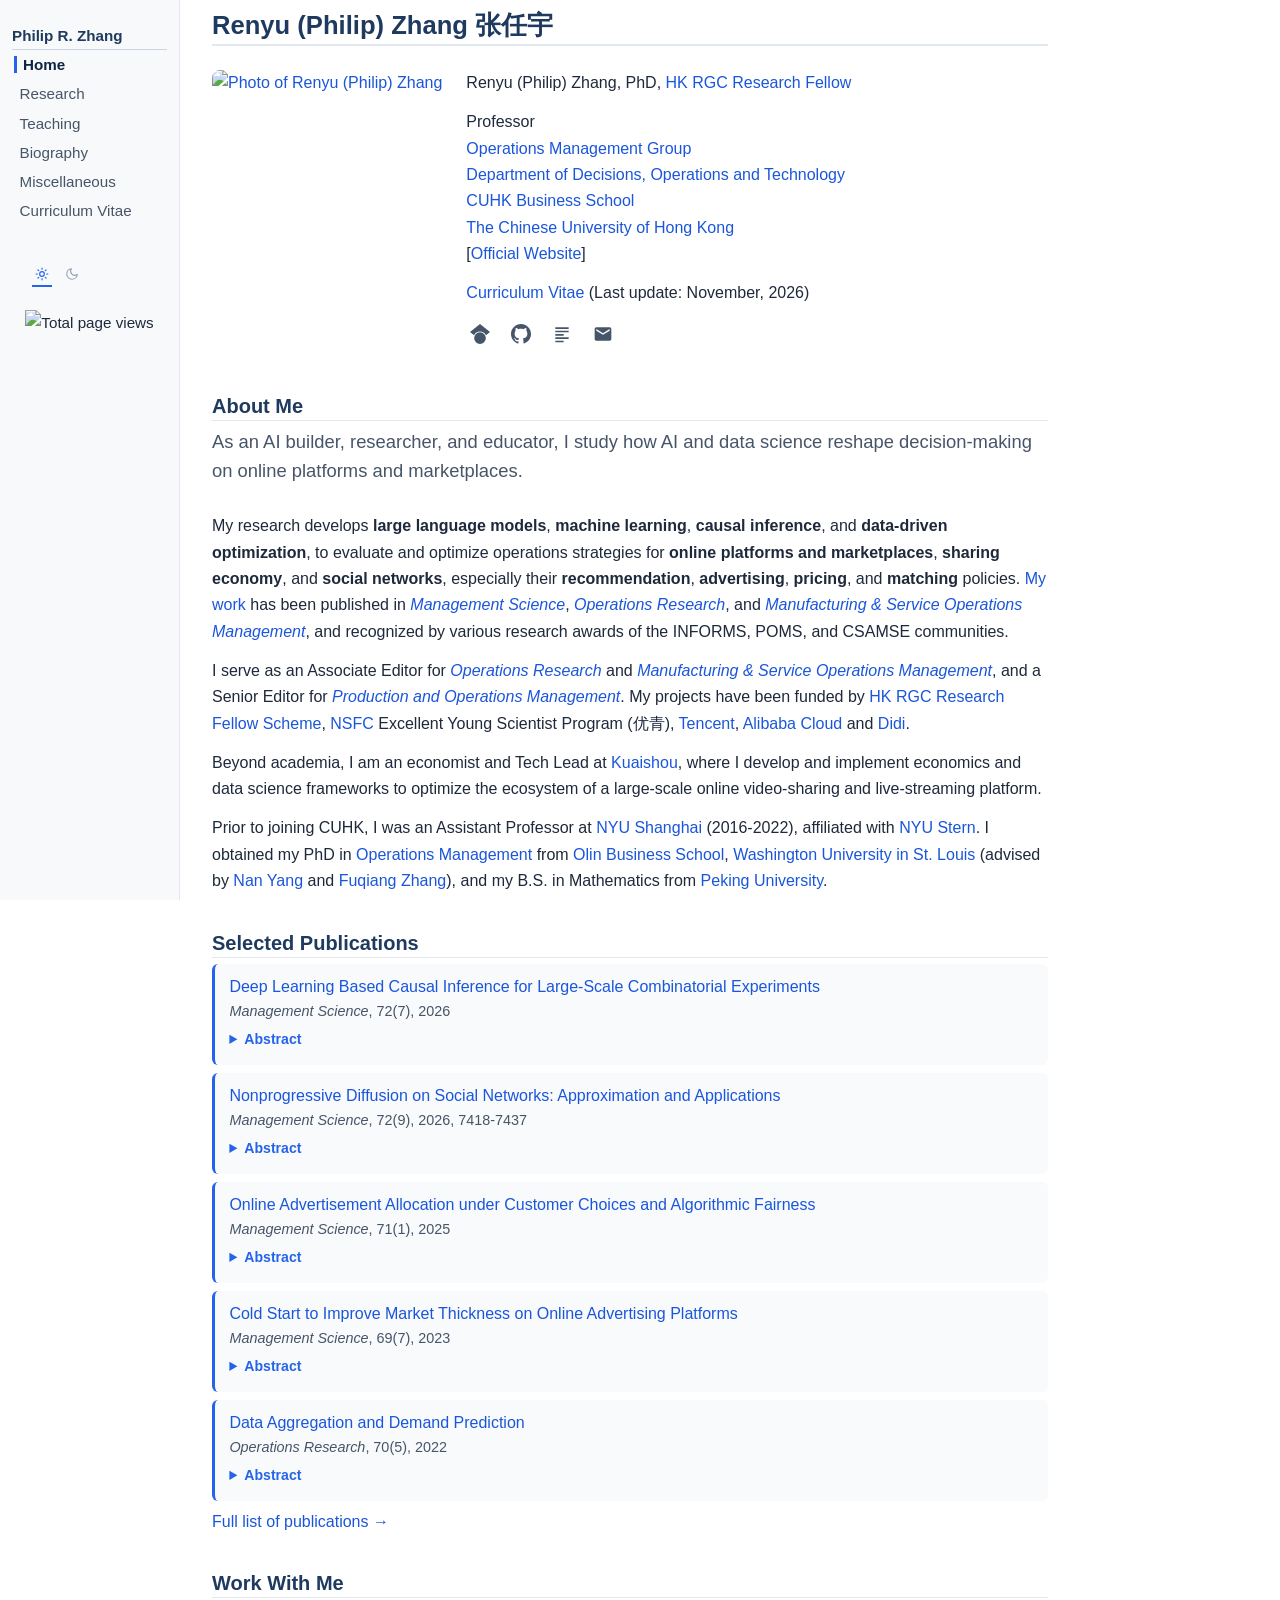
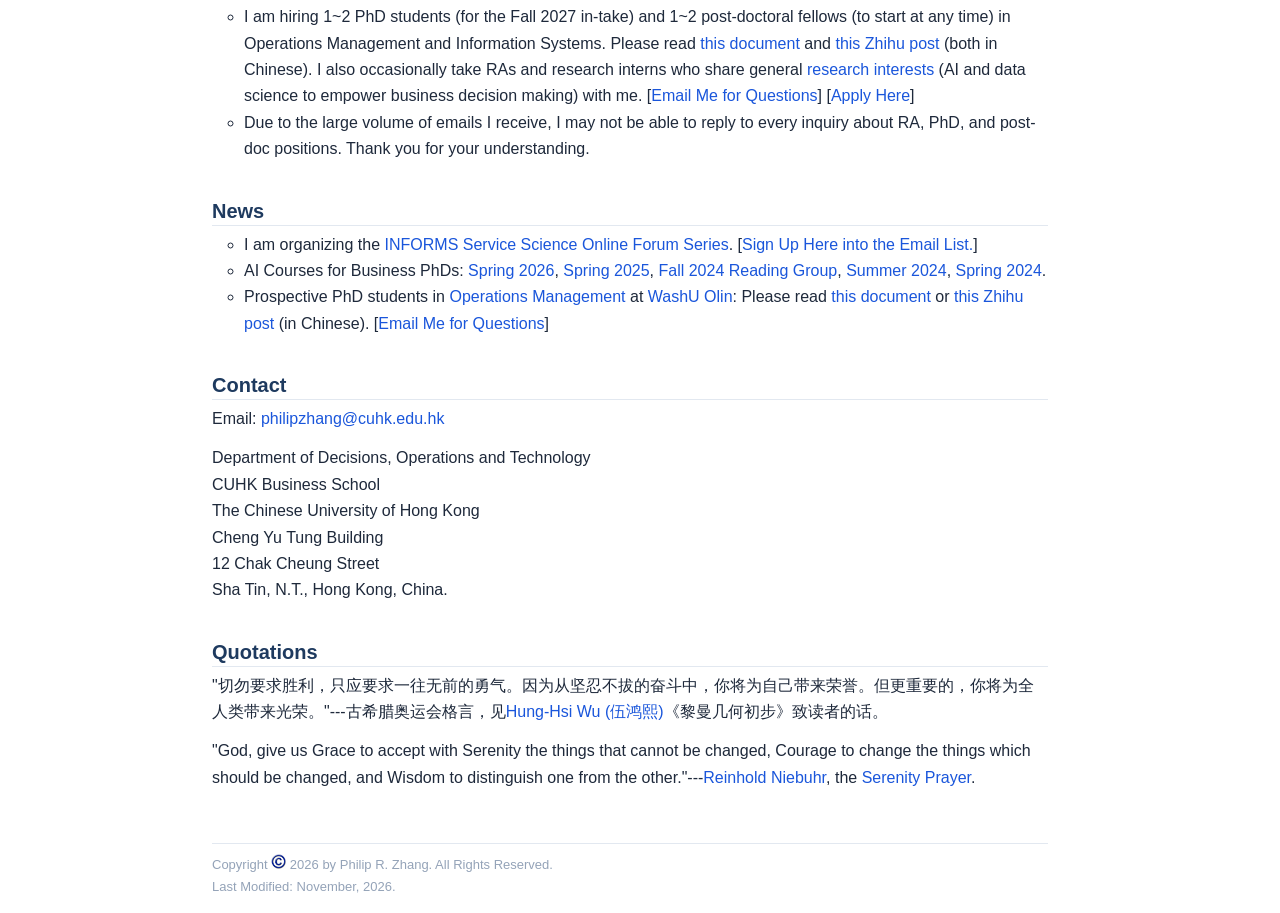
==== commit d039ea1b: "Update NP-Diffusion citation with volume, issue and pages Co-Authored-By: Claude Fable 5.2 <noreply@" ====
--- a/index.html
+++ b/index.html
@@ -111,7 +111,7 @@
 </li>
 
 <li><a href="NP-Diffusion_unblinded.pdf" target="_blank">Nonprogressive Diffusion on Social Networks: Approximation and Applications</a><br>
-<span class="pub-venue"><em>Management Science</em>, forthcoming, 2025</span>
+<span class="pub-venue"><em>Management Science</em>, 72(9), 2026, 7418-7437</span>
 <details class="abstract"><summary>Abstract</summary><p>We study nonprogressive diffusion processes on social networks where individuals can switch between adoption and non-adoption states. We develop approximation algorithms with provable performance guarantees and apply them to content promotion and public health interventions.</p></details>
 </li>
 
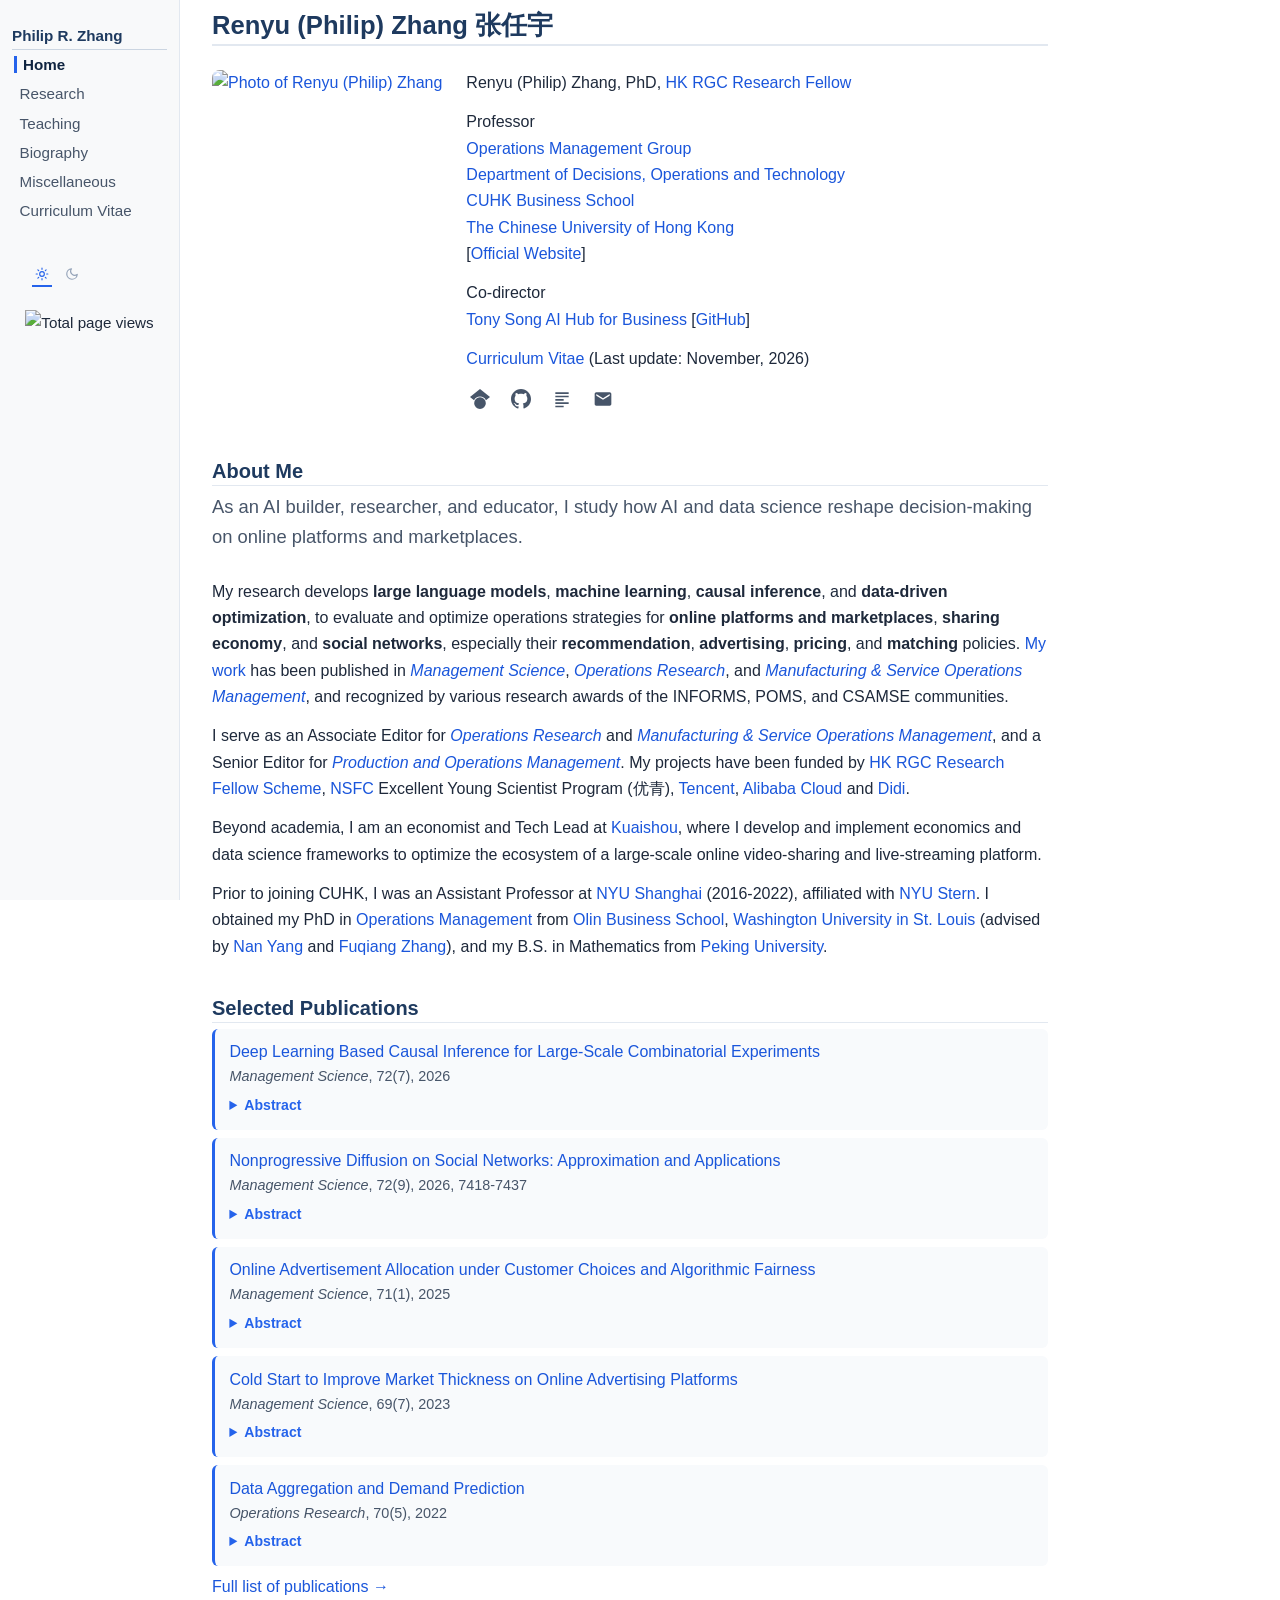
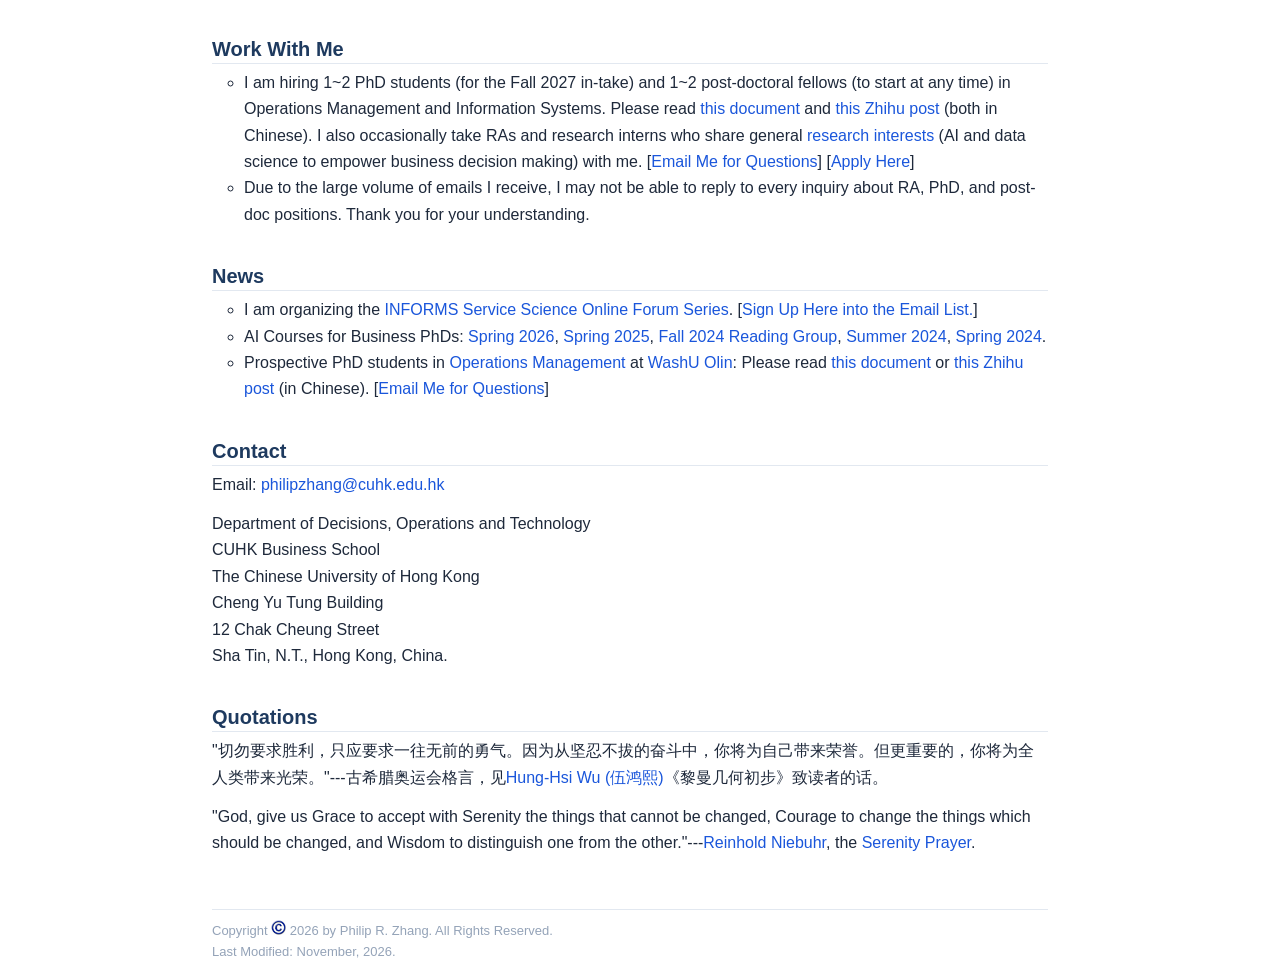
==== commit b13b4686: "Add Tony Song AI Hub for Business co-director role to homepage Co-Authored-By: Claude Fable 5.2 <nor" ====
--- a/index.html
+++ b/index.html
@@ -66,6 +66,10 @@
     [<a href="https://www.bschool.cuhk.edu.hk/staff/zhang-philip-renyu/" target="_blank">Official Website</a>]
     </p>
 
+    <p>Co-director<br>
+    <a href="https://aihubweb.bschool.cuhk.edu.hk/" target="_blank">Tony Song AI Hub for Business</a> [<a href="https://github.com/CUHK-Business-School-AI-Hub" target="_blank">GitHub</a>]
+    </p>
+
     <p><a href="CV-Philip-Zhang.pdf" target="_blank">Curriculum Vitae</a> (Last update: November, 2026)</p>
 
     <div class="social-links">
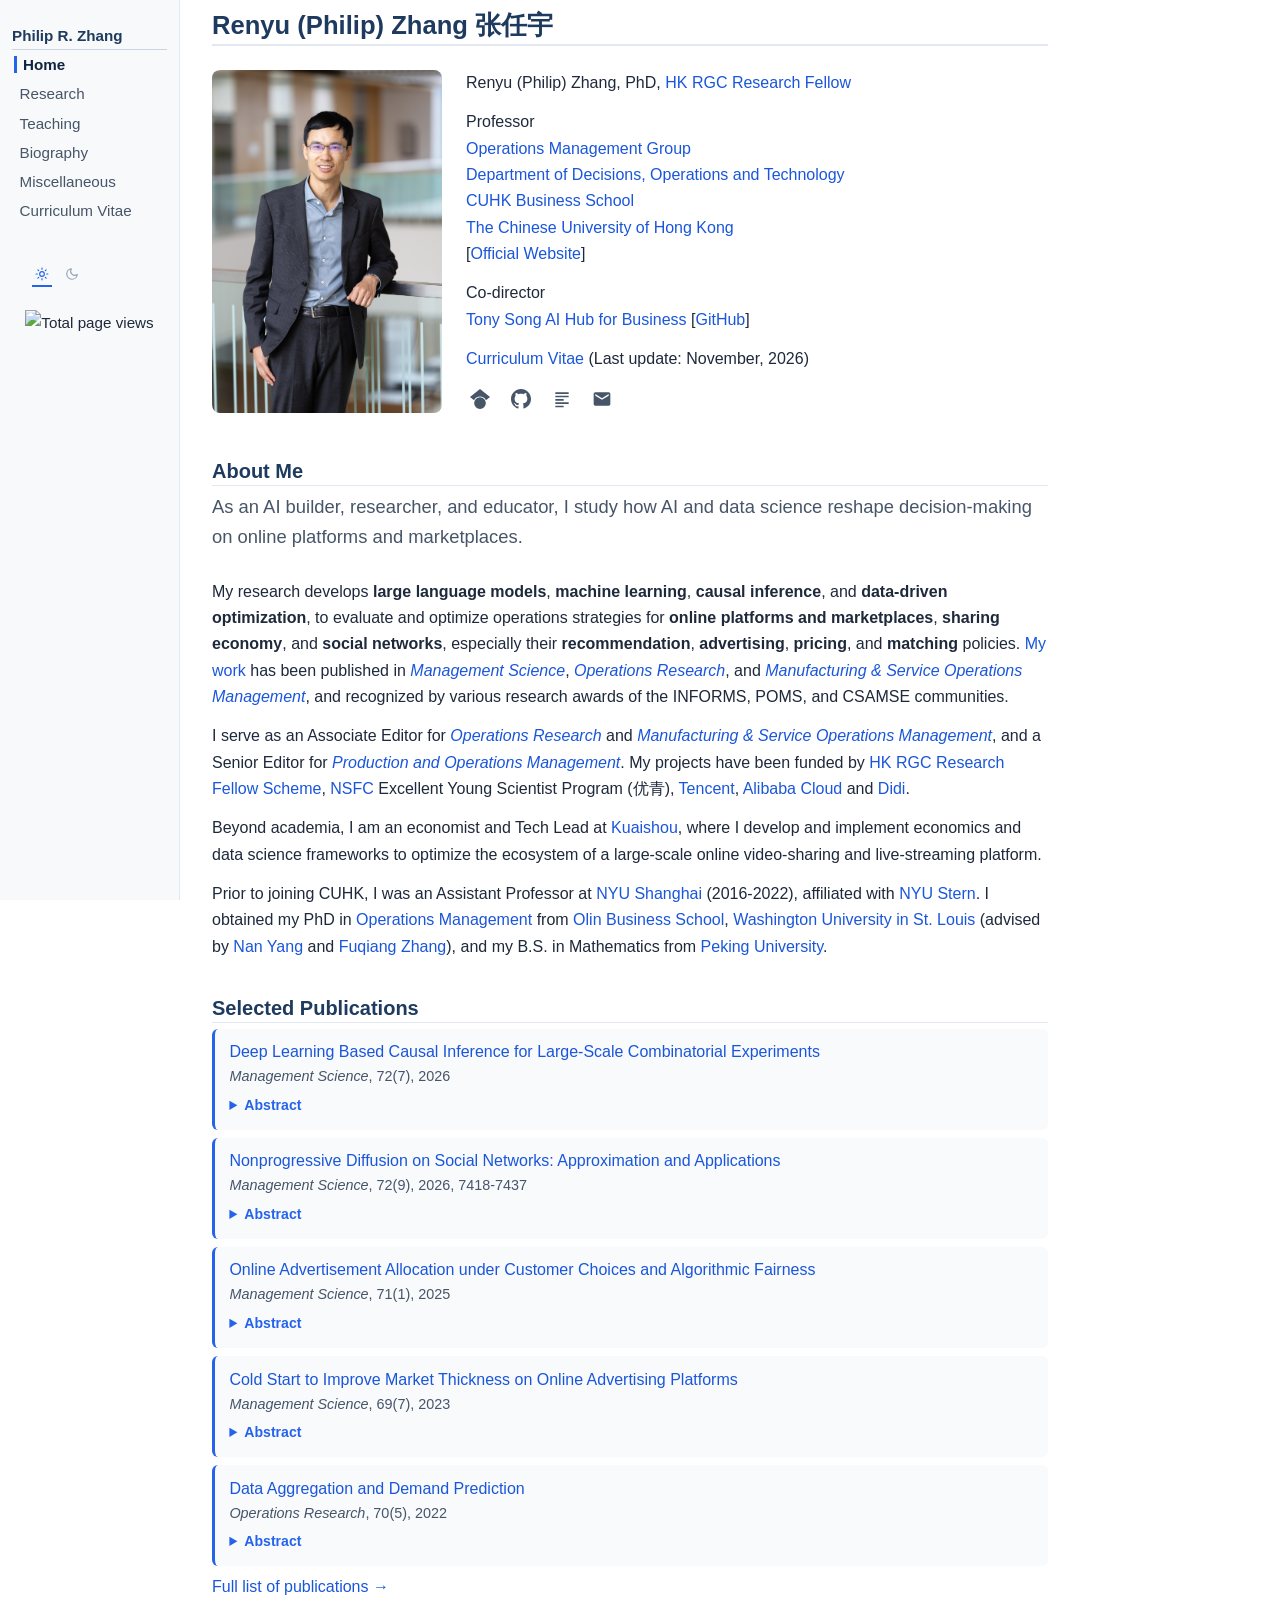
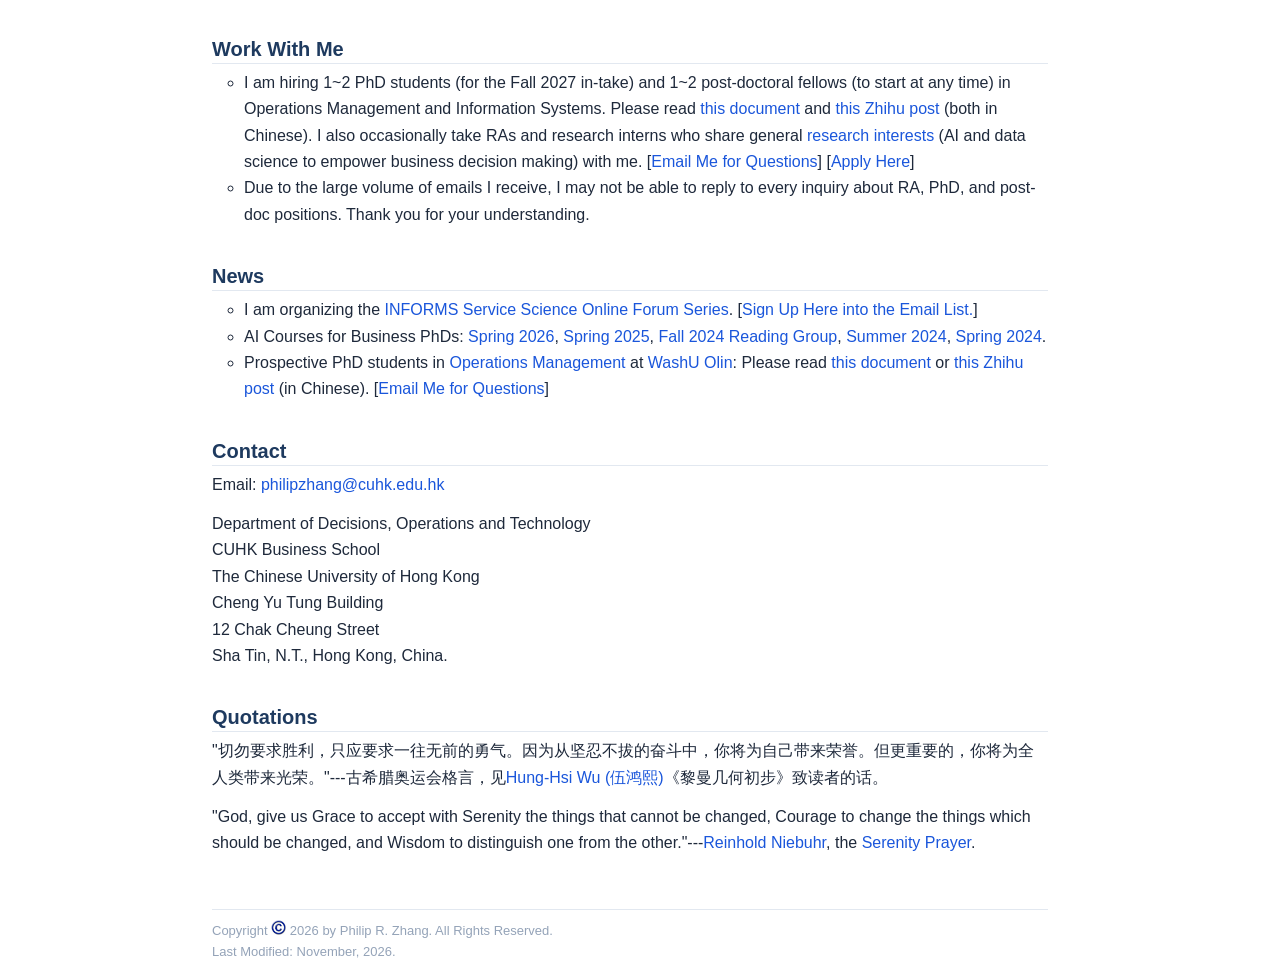
==== commit bb6c5ae0: "Use May 2026 profile photo and match its height to the profile text Co-Authored-By: Claude Fable 5.2" ====
--- a/index.html
+++ b/index.html
@@ -53,7 +53,7 @@
 
 <section class="profile">
   <div class="profile-photo">
-    <a href="Philip-Zhang-Aug-2015.jpg" target="_blank"><img src="Philip-Zhang-Aug-2015.jpg" alt="Photo of Renyu (Philip) Zhang"></a>
+    <a href="Philip-Zhang-May-2026.jpg" target="_blank"><img src="Philip-Zhang-May-2026.jpg" alt="Photo of Renyu (Philip) Zhang"></a>
   </div>
   <div class="profile-info">
     <p>Renyu (Philip) Zhang, PhD, <a href="https://www.ugc.edu.hk/doc/eng/rgc/rrfs/RFS_awardees2526.pdf" target="_blank">HK RGC Research Fellow</a></p>
--- a/jemdoc.css
+++ b/jemdoc.css
@@ -181,16 +181,28 @@
   display: flex;
   gap: 1.5em;
   margin-bottom: 1.5em;
-  align-items: flex-start;
-}
-
+  align-items: stretch;
+}
+
+/* The photo column stretches to the height of the text column;
+   the image is cropped (object-fit: cover) to fill it. */
 .profile-photo {
   flex-shrink: 0;
+  position: relative;
+  width: 230px;
+}
+
+.profile-photo a {
+  position: absolute;
+  inset: 0;
 }
 
 .profile-photo img {
-  width: 220px;
-  height: auto;
+  display: block;
+  width: 100%;
+  height: 100%;
+  object-fit: cover;
+  object-position: center top;
   border-radius: 8px;
 }
 
@@ -635,8 +647,15 @@
     flex-direction: column;
     align-items: center;
   }
+  .profile-photo {
+    width: 200px;
+  }
+  .profile-photo a {
+    position: static;
+  }
   .profile-photo img {
-    width: 200px;
+    height: auto;
+    object-fit: contain;
   }
 }
 
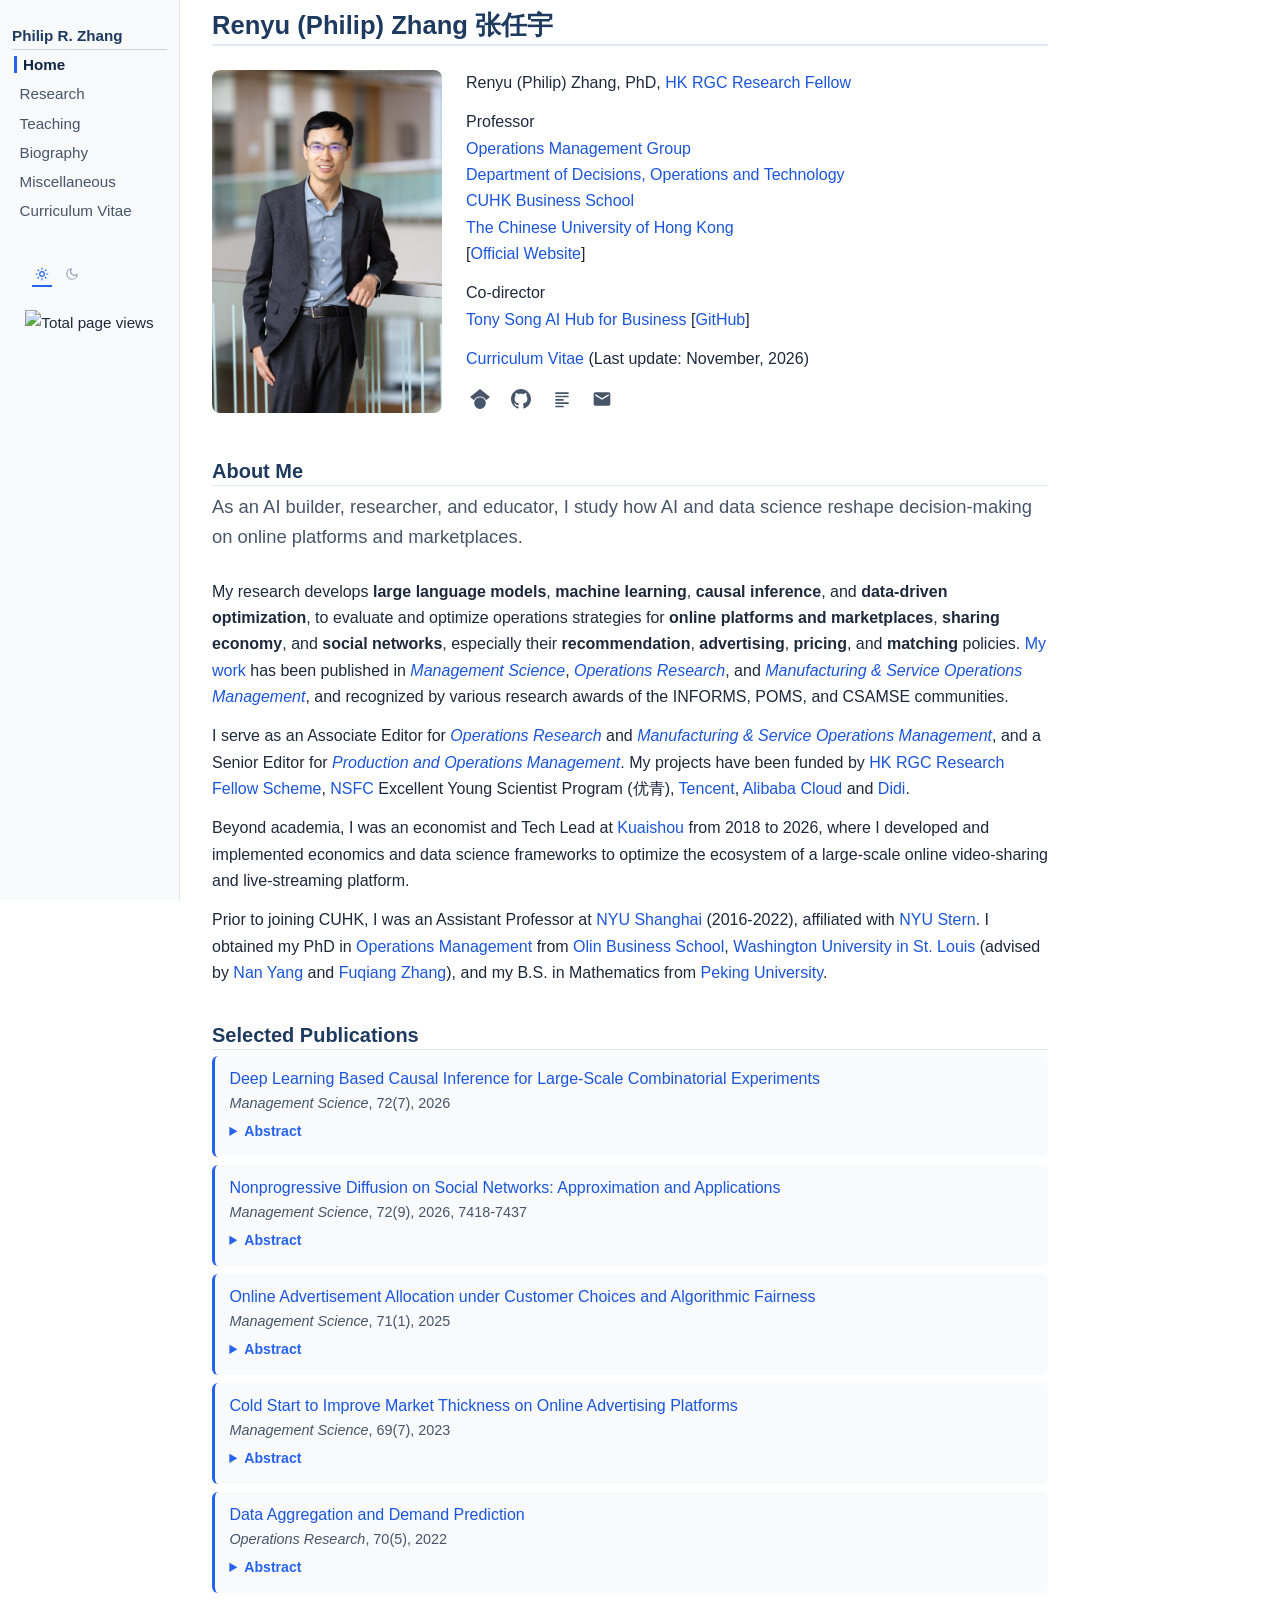
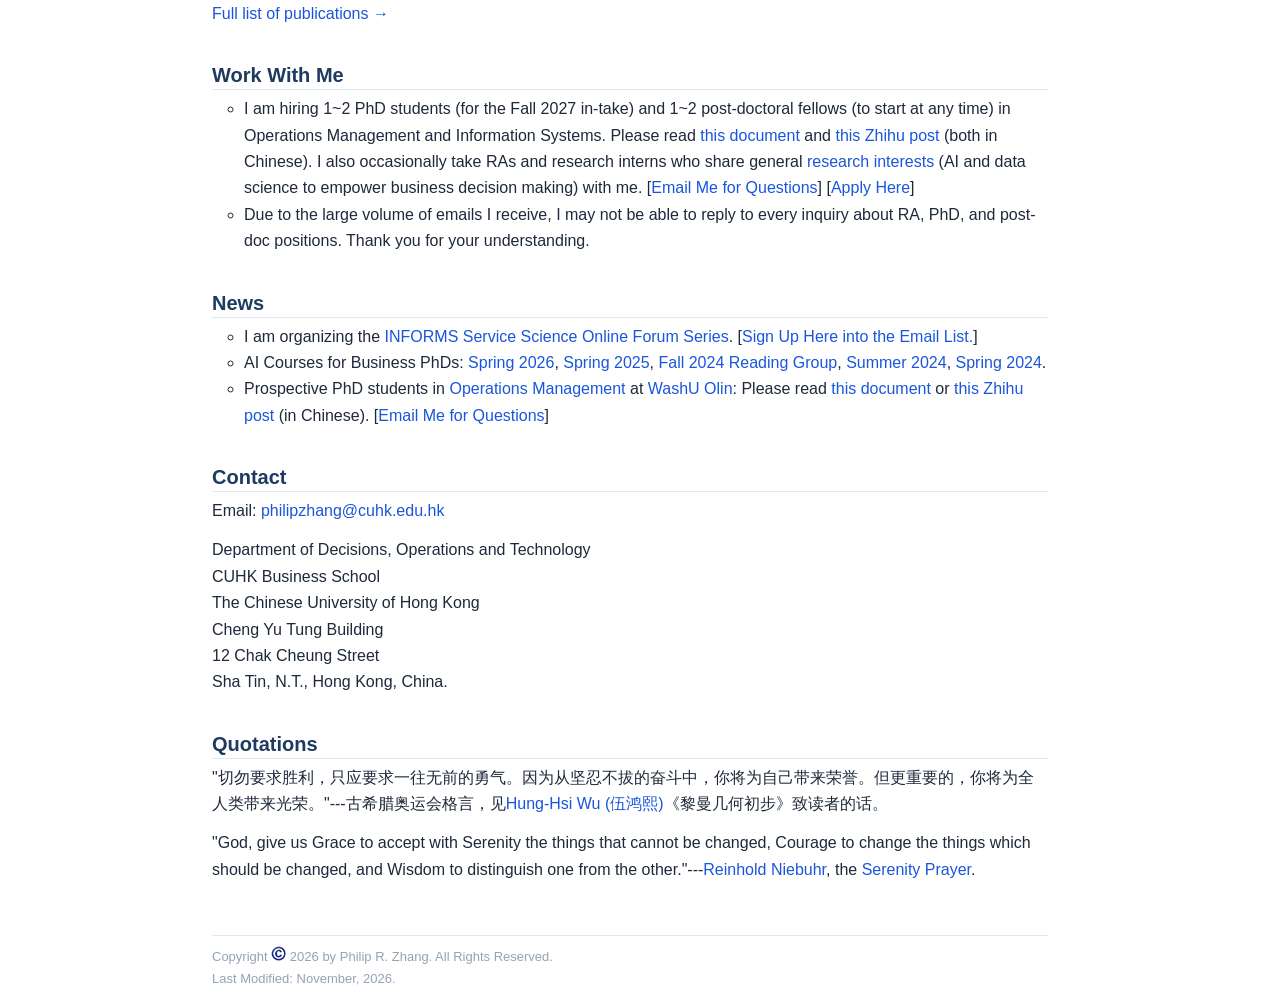
==== commit ef8ea590: "Update Kuaishou role to past tense with 12/2018-07/2026 dates Co-Authored-By: Claude Fable 5.2 <nore" ====
--- a/index.html
+++ b/index.html
@@ -96,7 +96,7 @@
 </p>
 
 <p>
-Beyond academia, I am an economist and Tech Lead at <a href="https://www.kuaishou.com/" target="_blank">Kuaishou</a>, where I develop and implement economics and data science frameworks to optimize the ecosystem of a large-scale online video-sharing and live-streaming platform.
+Beyond academia, I was an economist and Tech Lead at <a href="https://www.kuaishou.com/" target="_blank">Kuaishou</a> from 2018 to 2026, where I developed and implemented economics and data science frameworks to optimize the ecosystem of a large-scale online video-sharing and live-streaming platform.
 </p>
 
 <p>
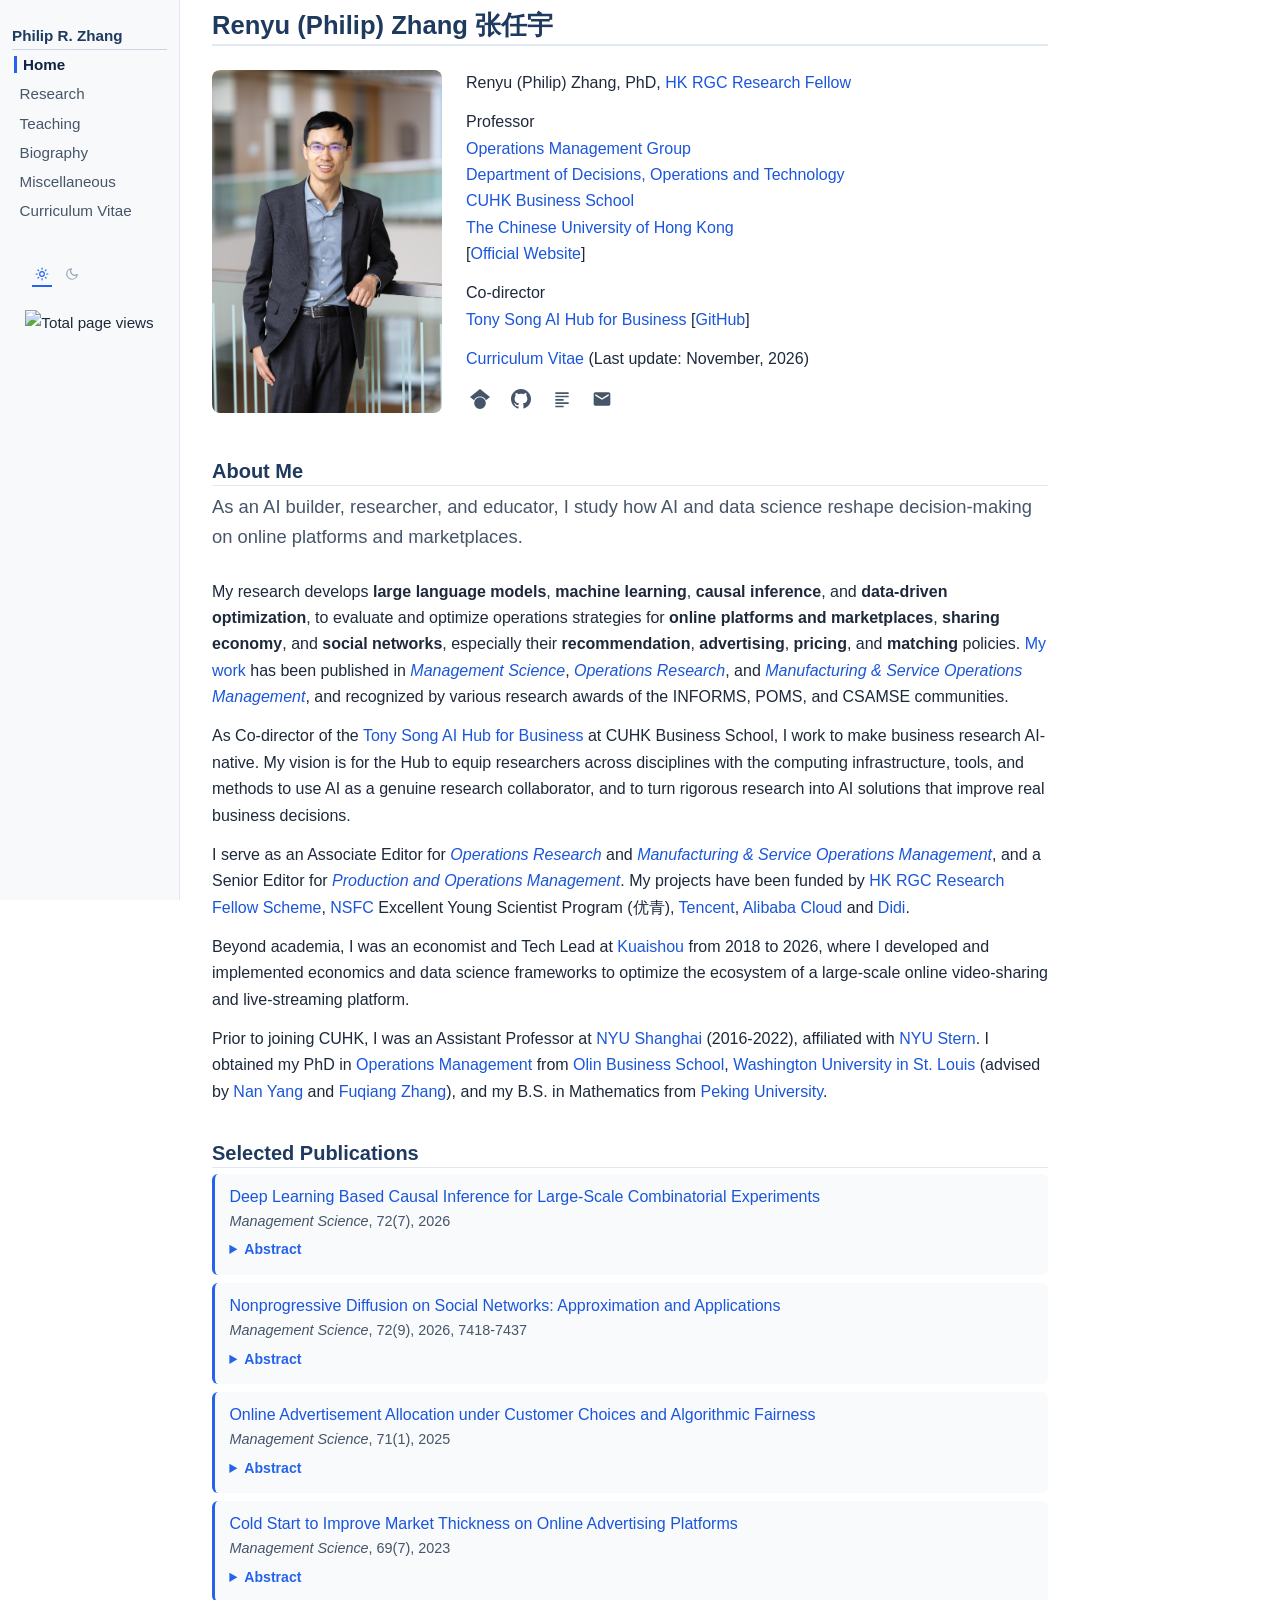
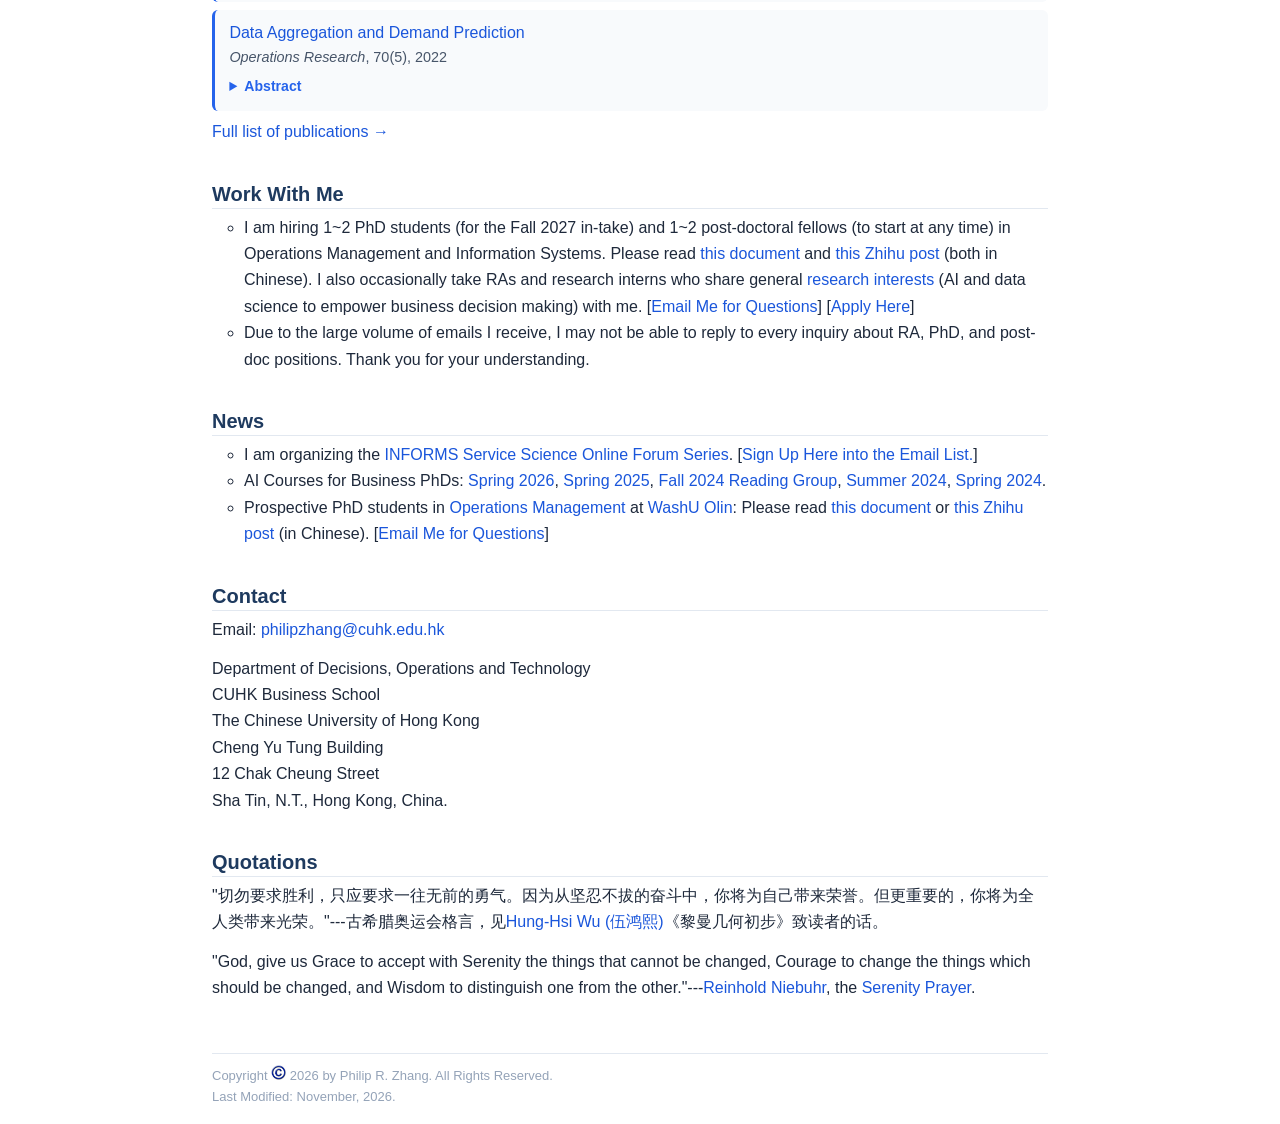
==== commit ac439a70: "Add AI Hub co-director vision paragraph to About Me Co-Authored-By: Claude Fable 5.2 <noreply@anthro" ====
--- a/index.html
+++ b/index.html
@@ -92,6 +92,10 @@
 </p>
 
 <p>
+As Co-director of the <a href="https://aihubweb.bschool.cuhk.edu.hk/" target="_blank">Tony Song AI Hub for Business</a> at CUHK Business School, I work to make business research AI-native. My vision is for the Hub to equip researchers across disciplines with the computing infrastructure, tools, and methods to use AI as a genuine research collaborator, and to turn rigorous research into AI solutions that improve real business decisions.
+</p>
+
+<p>
 I serve as an Associate Editor for <em><a href="https://pubsonline.informs.org/journal/opre" target="_blank">Operations Research</a></em> and <em><a href="https://pubsonline.informs.org/journal/msom" target="_blank">Manufacturing &amp; Service Operations Management</a></em>, and a Senior Editor for <em><a href="https://onlinelibrary.wiley.com/journal/10.1111/(ISSN)1937-5956" target="_blank">Production and Operations Management</a></em>. My projects have been funded by <a href="https://www.ugc.edu.hk/eng/rgc/funding_opport/rrfs/index.html" target="_blank">HK RGC Research Fellow Scheme</a>, <a href="https://www.nsfc.gov.cn/" target="_blank">NSFC</a> Excellent Young Scientist Program <span class="cjk">(优青)</span>, <a href="https://www.tencent.com/en-us/" target="_blank">Tencent</a>, <a href="https://www.alibabacloud.com/" target="_blank">Alibaba Cloud</a> and <a href="https://web.didiglobal.com/" target="_blank">Didi</a>.
 </p>
 
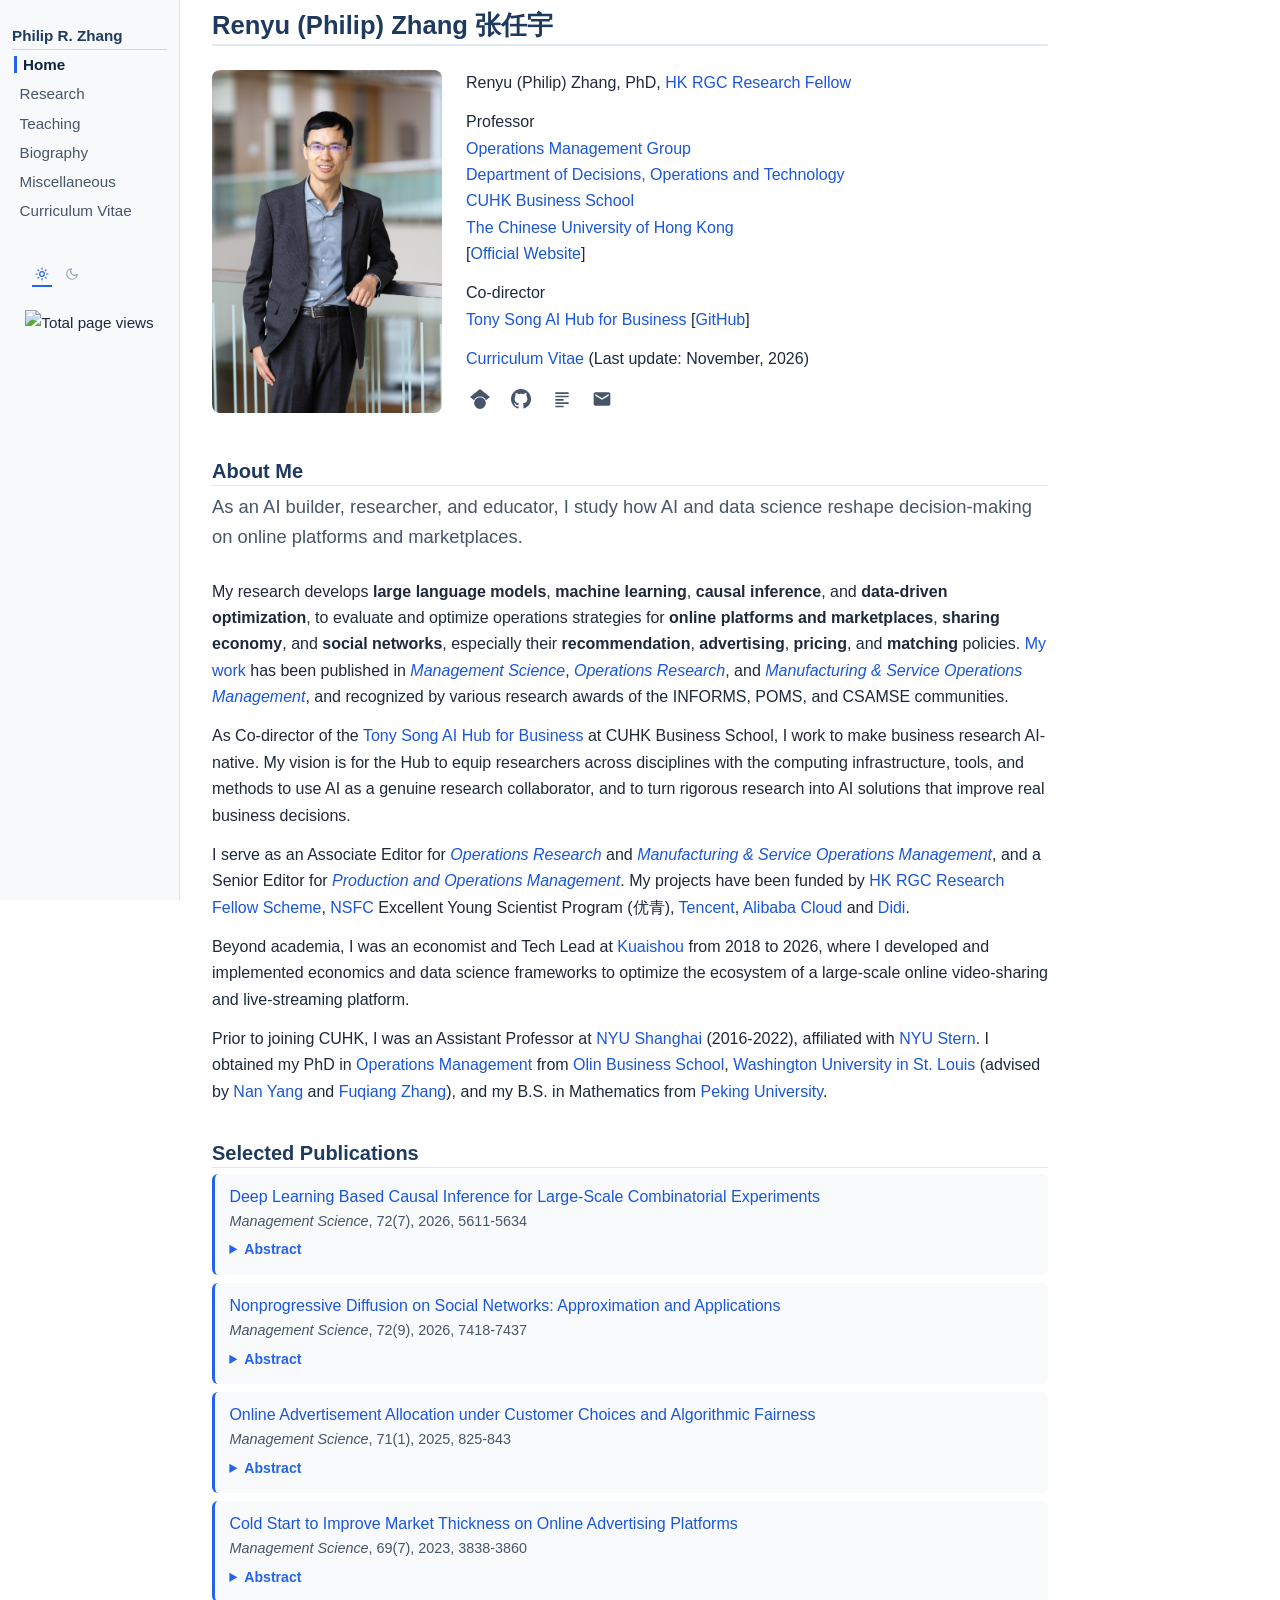
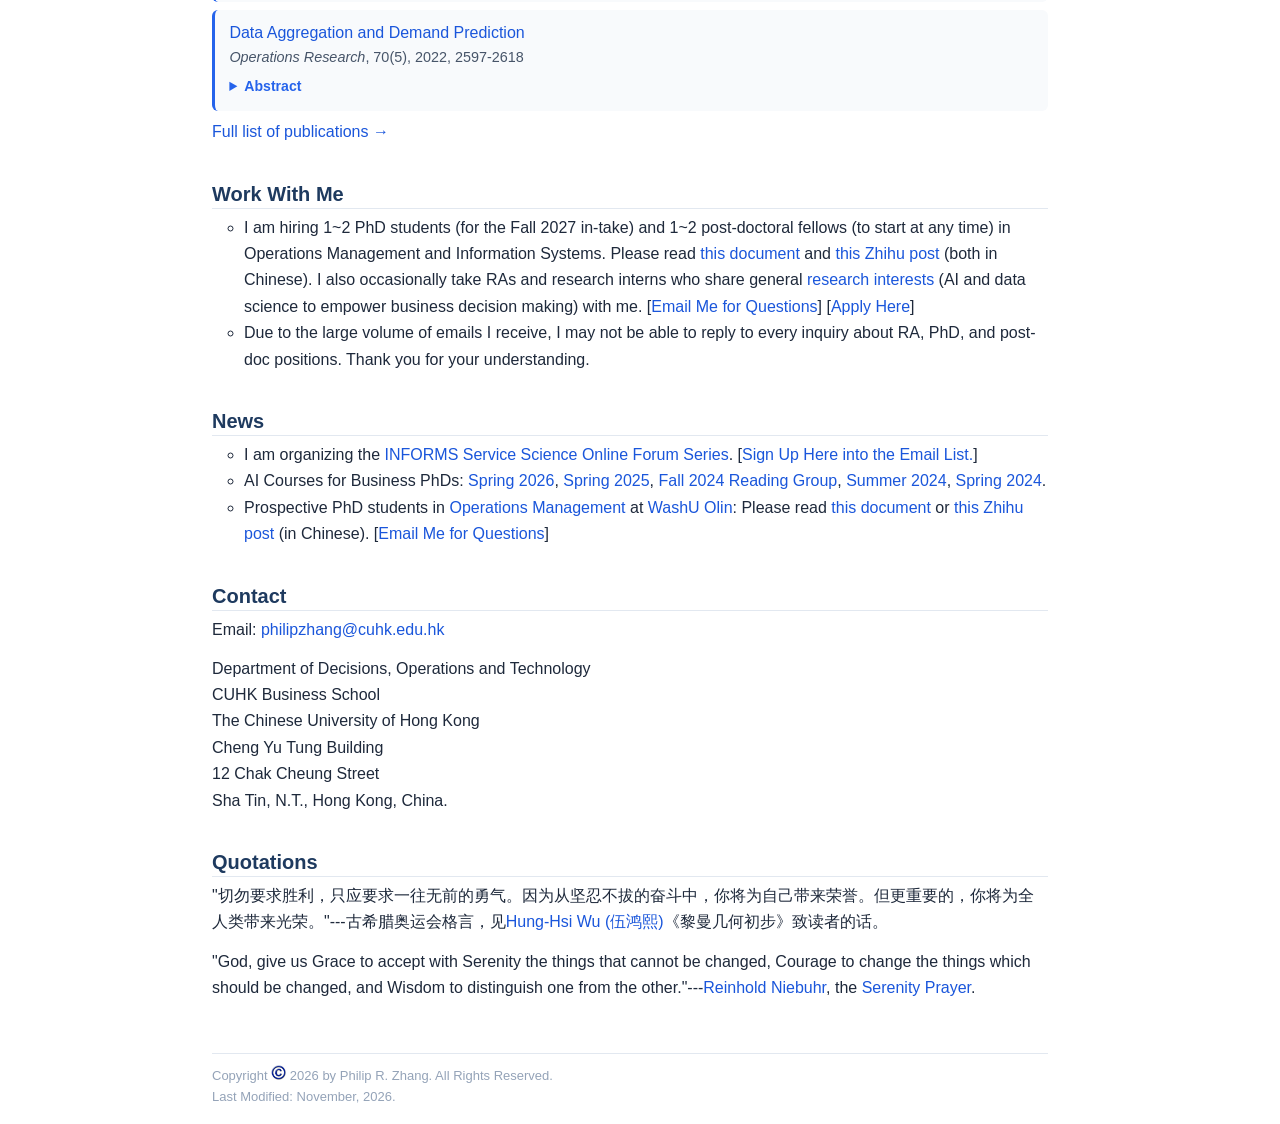
==== commit 6ff02e48: "Add page numbers to Selected Publications on homepage Co-Authored-By: Claude Fable 5.2 <noreply@anth" ====
--- a/index.html
+++ b/index.html
@@ -114,7 +114,7 @@
 
 <ul class="selected-pubs">
 <li><a href="DeDL-nonblind.pdf" target="_blank">Deep Learning Based Causal Inference for Large-Scale Combinatorial Experiments</a><br>
-<span class="pub-venue"><em>Management Science</em>, 72(7), 2026</span>
+<span class="pub-venue"><em>Management Science</em>, 72(7), 2026, 5611-5634</span>
 <details class="abstract"><summary>Abstract</summary><p>We propose a deep learning framework for estimating causal effects in large-scale combinatorial experiments where treatments have complex interactions. We provide theoretical guarantees and validate the approach with data from a major online platform.</p></details>
 </li>
 
@@ -124,17 +124,17 @@
 </li>
 
 <li><a href="Ad-Choices-nonblinded.pdf" target="_blank">Online Advertisement Allocation under Customer Choices and Algorithmic Fairness</a><br>
-<span class="pub-venue"><em>Management Science</em>, 71(1), 2025</span>
+<span class="pub-venue"><em>Management Science</em>, 71(1), 2025, 825-843</span>
 <details class="abstract"><summary>Abstract</summary><p>We study online advertisement allocation that balances customer choice behavior with algorithmic fairness constraints. We develop efficient algorithms and characterize the trade-off between platform revenue and fairness across advertisers.</p></details>
 </li>
 
 <li><a href="Cold_Start_unblinded.pdf" target="_blank">Cold Start to Improve Market Thickness on Online Advertising Platforms</a><br>
-<span class="pub-venue"><em>Management Science</em>, 69(7), 2023</span>
+<span class="pub-venue"><em>Management Science</em>, 69(7), 2023, 3838-3860</span>
 <details class="abstract"><summary>Abstract</summary><p>We propose data-driven algorithms to address the cold-start problem on online advertising platforms by improving market thickness for new advertisers. We validate the approach through large-scale field experiments on a major advertising platform.</p></details>
 </li>
 
 <li><a href="DAC-Non-Blinded.pdf" target="_blank">Data Aggregation and Demand Prediction</a><br>
-<span class="pub-venue"><em>Operations Research</em>, 70(5), 2022</span>
+<span class="pub-venue"><em>Operations Research</em>, 70(5), 2022, 2597-2618</span>
 <details class="abstract"><summary>Abstract</summary><p>We study how aggregating data across products and locations can improve demand prediction accuracy. We develop a data aggregation and combination framework and demonstrate its effectiveness through extensive experiments in retail settings.</p></details>
 </li>
 </ul>
